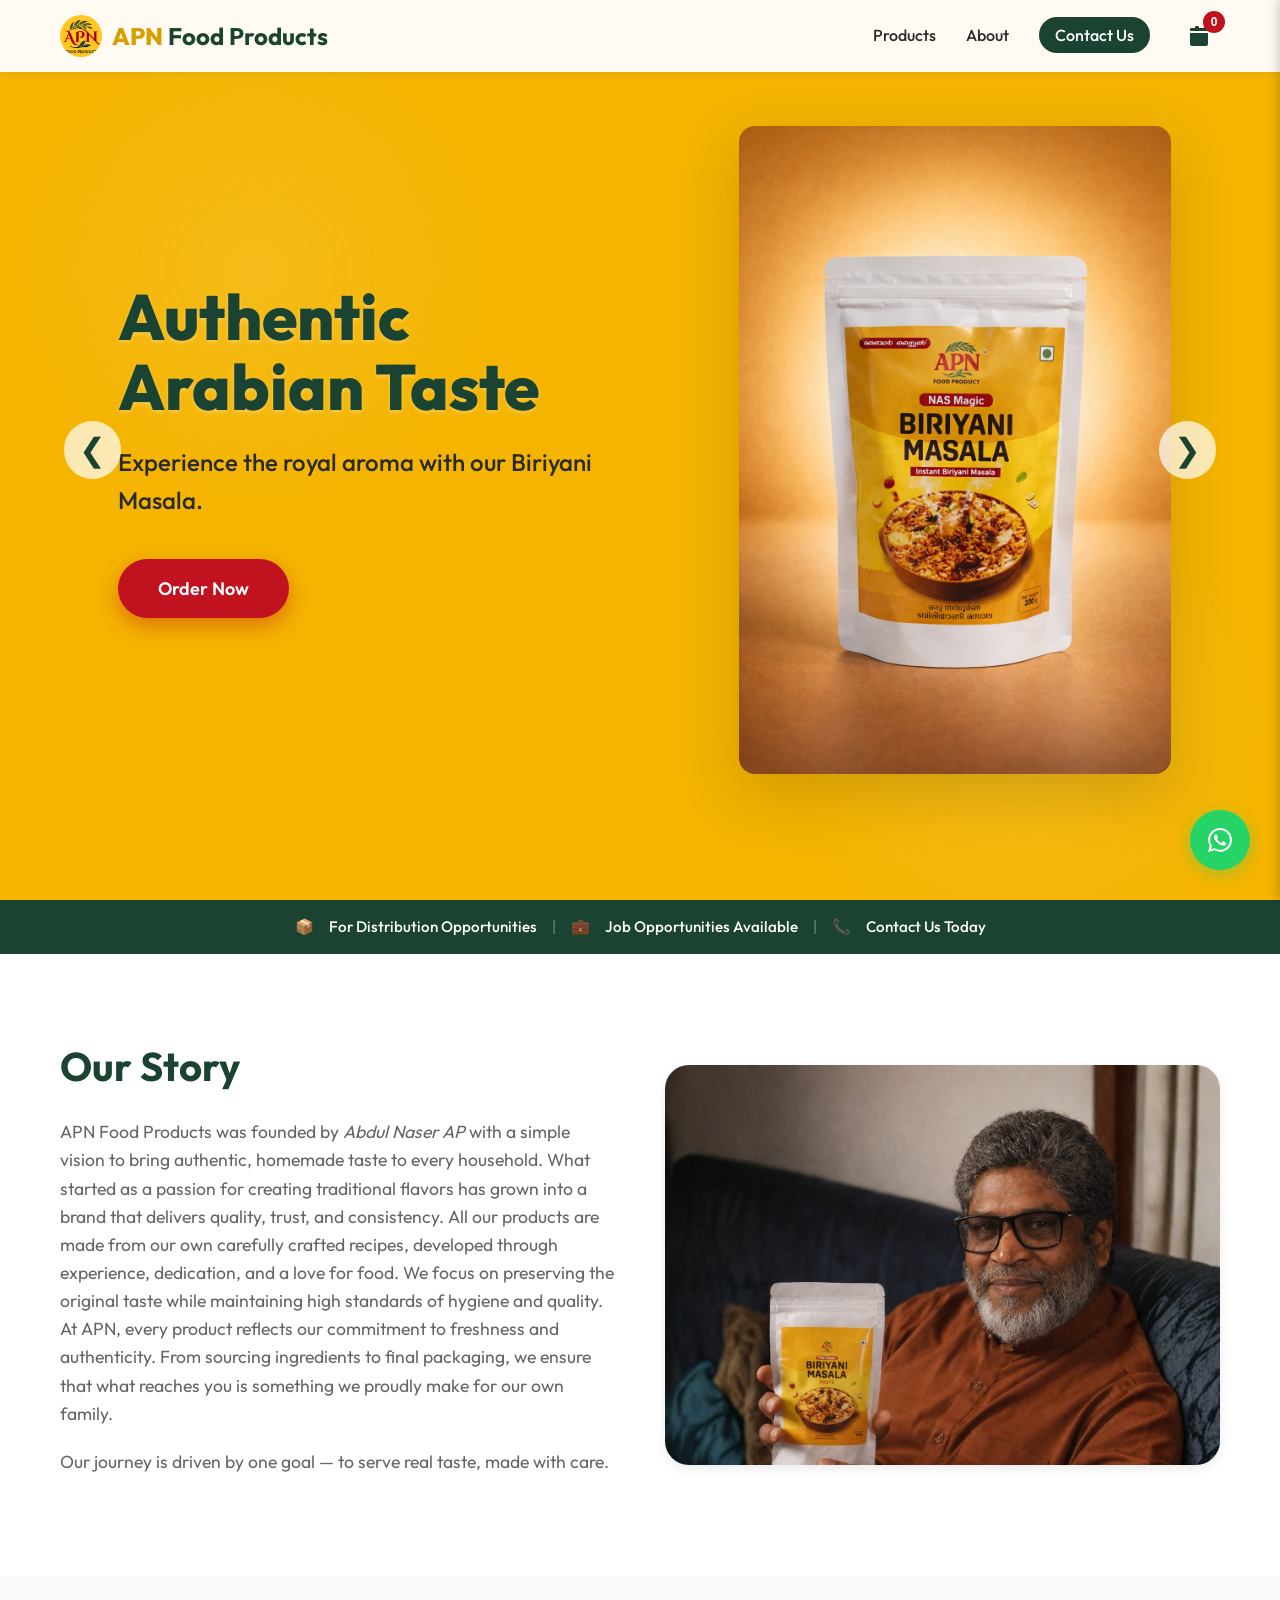
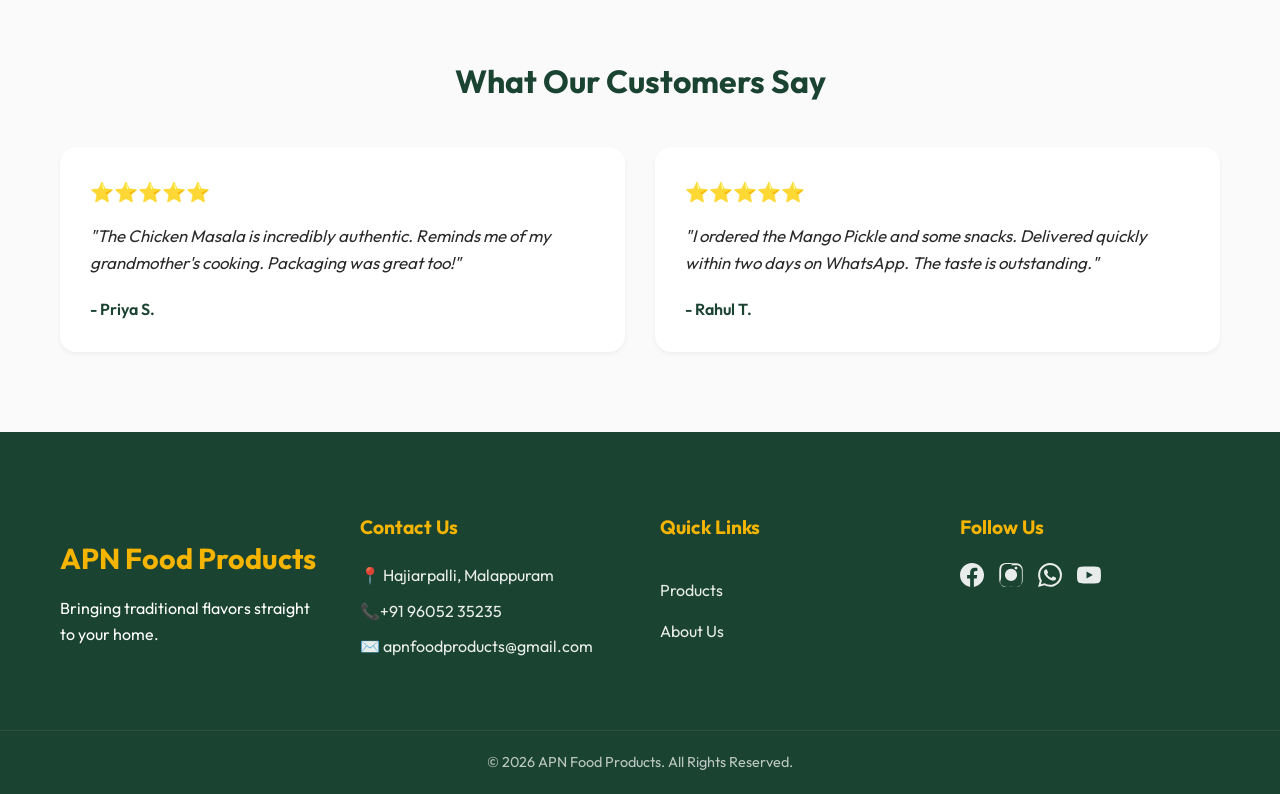
==== index.html @ 838728c0 "apn web" ====
<!DOCTYPE html>
<html lang="en">

<head>
    <meta charset="UTF-8">
    <meta name="viewport" content="width=device-width, initial-scale=1.0">
    <title>APN Food Products - Authentic Taste, Delivered to Your Door</title>
    <meta name="description"
        content="Order your favorite APN homemade masala, pickles, and food products instantly. 100% pure and premium quality.">
    <link rel="preconnect" href="https://fonts.googleapis.com">
    <link rel="preconnect" href="https://fonts.gstatic.com" crossorigin>
    <link href="https://fonts.googleapis.com/css2?family=Outfit:wght@300;400;500;600;700;800&display=swap"
        rel="stylesheet">
    <link rel="stylesheet" href="css/styles.css">
</head>

<body>

    <!-- Sticky Navigation -->
    <nav class="navbar">
        <div class="nav-container">
            <a href="#" class="logo">
                <img src="images/APNLOGO.png" alt="APN Food Products logo" class="logo-img">
                <span class="logo-text">APN</span> Food Products
            </a>
            <ul class="nav-links">
                <li><a href="products.html">Products</a></li>
                <li><a href="#about">About</a></li>
                <li><a href="#contact" class="nav-btn">Contact Us</a></li>
                <li><button id="cart-btn" class="cart-icon-btn">
                    <svg xmlns="http://www.w3.org/2000/svg" viewBox="0 0 24 24" width="24" height="24" fill="currentColor">
                        <path d="M7 4V3a1 1 0 0 1 1-1h2a1 1 0 0 1 1 1v1h5V3a1 1 0 0 1 1-1h2a1 1 0 0 1 1 1v1h2a1 1 0 0 1 1 1v2H2V5a1 1 0 0 1 1-1h4zm13 5H2v11a2 2 0 0 0 2 2h14a2 2 0 0 0 2-2V9z"/>
                    </svg>
                    <span id="cart-badge" class="cart-badge">0</span>
                </button></li>
            </ul>
        </div>
    </nav>

    <!-- Hero Slider Section -->
    <header class="hero hero-slider" id="home">
        <div class="hero-global-bg"></div>
        <div class="slider-container">
            <!-- Slide 1 -->
            <div class="slide active">
                <div class="container hero-split">
                    <div class="hero-text-content">
                        <h1>Authentic Arabian Taste</h1>
                        <p>Experience the royal aroma with our Biriyani Masala.</p>
                        <div class="hero-buttons">
                            <button class="cta-button" onclick="window.location.href='products.html'">Order Now</button>
                        </div>
                    </div>
                    <div class="hero-image-content">
                        <img src="images/briyani banner.png" alt="Majboos Masala" class="slider-product-img">
                    </div>
                </div>
            </div>
            <!-- Slide 2 -->
            <div class="slide">
                <div class="container hero-split">
                    <div class="hero-text-content">
                        <h1>100% Natural Kerala Style</h1>
                        <p>Savor the homemade goodness of Beef Pickle.</p>
                        <div class="hero-buttons">
                            <button class="cta-button" onclick="window.location.href='products.html'">Order Now</button>
                        </div>
                    </div>
                    <div class="hero-image-content">
                        <img src="images/beef-pickle.jpg.png" alt="Beef Pickle" class="slider-product-img">
                    </div>
                </div>
            </div>
            <!-- Slide 3 -->
            <div class="slide">
                <div class="container hero-split">
                    <div class="hero-text-content">
                        <h1>Crispy & Golden</h1>
                        <p>Perfect fried onions for Biryani & other dishes.</p>
                        <div class="hero-buttons">
                            <button class="cta-button" onclick="window.location.href='products.html'">Order Now</button>
                        </div>
                    </div>
                    <div class="hero-image-content">
                        <img src="images/fried-onion.jpg.png" alt="Fried Onion" class="slider-product-img">
                    </div>
                </div>
            </div>
        </div>
        <div class="slider-controls">
            <button class="slide-btn prev-btn">&#10094;</button>
            <button class="slide-btn next-btn">&#10095;</button>
        </div>
    </header>

    <!-- Offer Banner -->
    <div class="offer-banner">
        <div class="banner-content">
            <span class="icon">📦</span>
            <p>For Distribution Opportunities</p>
            <span class="separator">|</span>
            <span class="icon">💼</span>
            <p>Job Opportunities Available</p>
            <span class="separator">|</span>
            <span class="icon">📞</span>
            <p>Contact Us Today</p>
        </div>
    </div>

    <!-- About Section -->
    <section id="about" class="about section">
        <div class="container">
            <div class="about-content">
                <div class="about-text">
                    <h2>Our Story</h2>
                    <p>APN Food Products was founded by <i>Abdul Naser AP</i> with a simple vision to bring authentic, homemade taste to every household. What started as a passion for creating traditional flavors has grown into a brand that delivers quality, trust, and consistency.
All our products are made from our own carefully crafted recipes, developed through experience, dedication, and a love for food. We focus on preserving the original taste while maintaining high standards of hygiene and quality.
At APN, every product reflects our commitment to freshness and authenticity. From sourcing ingredients to final packaging, we ensure that what reaches you is something we proudly make for our own family.
</p>
<p>Our journey is driven by one goal —
to serve real taste, made with care.</p>
                </div>
                <div class="about-image has-photo"></div>
            </div>
        </div>
    </section>

    <!-- Video Section -->
    <!-- <section id="videos" class="videos section bg-light">
        <div class="container">
            <h2 class="section-title">Reviews</h2>
            <div class="video-grid">
                <div class="video-card">
                    <div class="video-frame reel-frame">
                        <iframe src="https://www.instagram.com/reel/DWtpKeTTiNE/embed" frameborder="0" allowtransparency="true" allow="autoplay; encrypted-media" title="APN Food Review Reel"></iframe>
                    </div>
                </div>
                <div class="video-card">
                    <div class="video-frame reel-frame">
                        <iframe src="https://www.instagram.com/reel/DWDA2c8E2yz/embed" frameborder="0" allowtransparency="true" allow="autoplay; encrypted-media" title="APN Food Review Reel"></iframe>
                    </div>
                </div>
            </div>
        </div>
    </section> -->

    <!-- Reviews Section -->
    <section class="reviews section bg-light">
        <div class="container">
            <h2 class="section-title">What Our Customers Say</h2>
            <div class="review-grid">
                <div class="review-card">
                    <div class="stars">⭐⭐⭐⭐⭐</div>
                    <p>"The Chicken Masala is incredibly authentic. Reminds me of my grandmother's cooking. Packaging
                        was great too!"</p>
                    <h4>- Priya S.</h4>
                </div>
                <div class="review-card">
                    <div class="stars">⭐⭐⭐⭐⭐</div>
                    <p>"I ordered the Mango Pickle and some snacks. Delivered quickly within two days on WhatsApp. The
                        taste is outstanding."</p>
                    <h4>- Rahul T.</h4>
                </div>
            </div>
        </div>
    </section>

    <!-- Footer -->
    <footer id="contact" class="footer">
        <div class="container footer-content">
            <div class="footer-brand">
                <!-- <img src="images/APNLOGO.png" alt="APN Food Products logo" class="footer-logo"> -->
                <div>
                    <h2>APN Food Products</h2>
                    <p>Bringing traditional flavors straight to your home.</p>
                </div>
            </div>
            <div class="footer-contact">
                <h3>Contact Us</h3>
                <p><a href="https://www.google.com/maps/dir//APN+Food+Products,+Muthuvathuparamb,+Hajiyarpalli,+Malappuram,+Kerala+676519/@11.0618617,76.0683918,13z/data=!4m8!4m7!1m0!1m5!1m1!1s0x3ba64bfba6f7ad1b:0x77f1a30d99686fdb!2m2!1d76.0518251!2d11.0556055?entry=ttu&g_ep=EgoyMDI2MDQxNC4wIKXMDSoASAFQAw%3D%3D">📍 Hajiarpalli, Malappuram</a></p>
                <p><a href="tel:+919605235235">📞+91 96052 35235</a></p>
                <p><a href="https://mail.google.com/mail/u/0/?ogbl#inbox?compose=CllgCJNwfgJMrdXgJQDkzxPkQDlxFsvLsGTfNDTNkTlcwPzHsQhSkngqkVsmRfTwFlDlJkxtzNq">✉️ apnfoodproducts@gmail.com</a></p>
            </div>
            <div class="footer-links">
                <h3>Quick Links</h3>
                <a href="products.html">Products</a>
                <a href="#about">About Us</a>
            </div>
            <div class="footer-social">
                <h3>Follow Us</h3>
                <div class="social-icons">
                    <a href="https://www.facebook.com/share/1851asySGu/" target="_blank" title="Facebook">
                        <svg xmlns="" viewBox="0 0 24 24" width="24" height="24" fill="currentColor">
                            <path d="M24 12.073c0-6.627-5.373-12-12-12s-12 5.373-12 12c0 5.99 4.388 10.954 10.125 11.854v-8.385H7.078v-3.47h3.047V9.43c0-3.007 1.792-4.669 4.533-4.669 1.312 0 2.686.235 2.686.235v2.953H15.83c-1.491 0-1.956.925-1.956 1.874v2.25h3.328l-.532 3.47h-2.796v8.385C19.612 23.027 24 18.062 24 12.073z"/>
                        </svg>
                    </a>
                    <a href="https://www.instagram.com/apnfoodproducts?igsh=MXh5aG15aHpnNXl1Yw==" target="_blank" title="Instagram">
                        <svg xmlns="" viewBox="0 0 24 24" width="24" height="24" fill="currentColor">
                            <path d="M12.017 0C8.396 0 7.996.014 6.79.067 5.584.12 4.775.302 4.082.566c-.726.28-1.337.69-1.948 1.3C1.523 2.477 1.113 3.088.833 3.814c-.264.693-.446 1.502-.5 2.708C.28 7.728.267 8.128.267 11.749s.014 3.996.067 5.202c.054 1.206.236 2.015.5 2.708.28.726.69 1.337 1.3 1.948.611.611 1.222 1.021 1.948 1.3.693.264 1.502.446 2.708.5C7.996 23.72 8.396 23.733 12.017 23.733s3.996-.014 5.202-.067c1.206-.054 2.015-.236 2.708-.5.726-.28 1.337-.69 1.948-1.3.611-.611 1.021-1.222 1.3-1.948.264-.693.446-1.502.5-2.708.053-1.206.067-1.606.067-5.227s-.014-3.996-.067-5.202c-.054-1.206-.236-2.015-.5-2.708-.28-.726-.69-1.337-1.3-1.948-.611-.611-1.222-1.021-1.948-1.3-.693-.264-1.502-.446-2.708-.5C15.996.28 15.596.267 12.017.267zm0 2.15c3.588 0 4.008.014 5.413.078 1.296.06 1.994.276 2.46.46.6.24 1.026.56 1.476.996.45.44.716.876.996 1.476.184.466.4 1.164.46 2.46.064 1.405.078 1.825.078 5.413s-.014 4.008-.078 5.413c-.06 1.296-.276 1.994-.46 2.46-.24.6-.56 1.026-.996 1.476-.44.45-.876.716-1.476.996-.466.184-1.164.4-2.46.46-1.405.064-1.825.078-5.413.078s-4.008-.014-5.413-.078c-1.296-.06-1.994-.276-2.46-.46-.6-.24-1.026-.56-1.476-.996-.45-.44-.716-.876-.996-1.476-.184-.466-.4-1.164-.46-2.46C2.15 15.825 2.136 15.405 2.136 11.817s.014-4.008.078-5.413c.06-1.296.276-1.994.46-2.46.24-.6.56-1.026.996-1.476.44-.45.876-.716 1.476-.996.466-.184 1.164-.4 2.46-.46 1.405-.064 1.825-.078 5.413-.078zm0 3.675a6.092 6.092 0 1 0 0 12.184 6.092 6.092 0 0 0 0-12.184zm0 10.034a3.942 3.942 0 1 1 0-7.884 3.942 3.942 0 0 0 0 7.884zm6.406-10.77a1.42 1.42 0 1 1-2.84 0 1.42 1.42 0 0 1 2.84 0z"/>
                        </svg>
                    </a>
                    <a href="https://wa.me/919605235235" target="_blank" title="WhatsApp">
                        <svg xmlns="http://www.w3.org/2000/svg" viewBox="0 0 24 24" width="24" height="24" fill="currentColor">
                            <path d="M17.472 14.382c-.297-.149-1.758-.867-2.03-.967-.273-.099-.471-.148-.67.15-.197.297-.767.966-.94 1.164-.173.199-.347.223-.644.075-.297-.15-1.255-.463-2.39-1.475-.883-.788-1.48-1.761-1.653-2.059-.173-.297-.018-.458.13-.606.134-.133.298-.347.446-.52.149-.174.198-.298.298-.497.099-.198.05-.371-.025-.52-.075-.149-.669-1.612-.916-2.207-.242-.579-.487-.5-.669-.51a12.8 12.8 0 0 0-.57-.01c-.198 0-.52.074-.792.372-.272.297-1.04 1.016-1.04 2.479 0 1.462 1.065 2.875 1.213 3.074.149.198 2.096 3.2 5.077 4.487.709.306 1.262.489 1.694.625.712.227 1.36.195 1.871.118.571-.085 1.758-.719 2.006-1.413.248-.694.248-1.289.173-1.413-.074-.124-.272-.198-.57-.347m-5.421 7.403h-.004a9.87 9.87 0 0 1-5.031-1.378l-.361-.214-3.741.982.998-3.648-.235-.374a9.86 9.86 0 0 1-1.51-5.26c.001-5.45 4.436-9.884 9.888-9.884 2.64 0 5.122 1.03 6.988 2.898a9.825 9.825 0 0 1 2.893 6.994c-.003 5.45-4.437 9.884-9.885 9.884m8.413-18.297A11.815 11.815 0 0 0 12.05 0C5.495 0 .16 5.335.157 11.892c0 2.096.547 4.142 1.588 5.945L.057 24l6.305-1.654a11.882 11.882 0 0 0 5.683 1.448h.005c6.554 0 11.89-5.335 11.893-11.893a11.821 11.821 0 0 0-3.48-8.413Z"/>
                        </svg>
                    </a>
                    <a href="https://www.youtube.com/@nasinnovations7736" target="_blank" title="YouTube">
                        <svg xmlns="http://www.w3.org/2000/svg" viewBox="0 0 24 24" width="24" height="24" fill="currentColor">
                            <path d="M23.498 6.186a3.016 3.016 0 0 0-2.122-2.136C19.505 3.545 12 3.545 12 3.545s-7.505 0-9.377.505A3.017 3.017 0 0 0 .502 6.186C0 8.07 0 12 0 12s0 3.93.502 5.814a3.016 3.016 0 0 0 2.122 2.136c1.871.505 9.376.505 9.376.505s7.505 0 9.377-.505a3.015 3.015 0 0 0 2.122-2.136C24 15.93 24 12 24 12s0-3.93-.502-5.814zM9.545 15.568V8.432L15.818 12l-6.273 3.568z"/>
                        </svg>
                    </a>
                </div>
            </div>
        </div>
        <div class="footer-bottom">
            <p>&copy; 2026 APN Food Products. All Rights Reserved.</p>
        </div>
    </footer>

    <!-- Cart Modal -->
    <div id="cart-modal" class="cart-modal">
        <div class="cart-modal-content">
            <div class="cart-header">
                <h2>Shopping Cart</h2>
                <button id="close-cart" class="close-cart-btn">&times;</button>
            </div>
            <div id="cart-items" class="cart-items"></div>
            <div id="cart-empty" class="cart-empty">
                <p>Your cart is empty</p>
                <p class="cart-empty-sub">Add items to get started</p>
            </div>
            <div id="cart-summary" class="cart-summary" style="display: none;">
                <div class="cart-total">
                    <span>Total:</span>
                    <span id="cart-total-price">₹0</span>
                </div>
                <button id="checkout-btn" class="checkout-btn">Proceed to Checkout</button>
            </div>
        </div>
    </div>

    <!-- Cart Overlay -->
    <div id="cart-overlay" class="cart-overlay"></div>
    <a href="#" id="wa-sticky" class="wa-sticky-btn">
        <svg xmlns="http://www.w3.org/2000/svg" viewBox="0 0 24 24" width="24" height="24" fill="currentColor">
            <path
                d="M17.472 14.382c-.297-.149-1.758-.867-2.03-.967-.273-.099-.471-.148-.67.15-.197.297-.767.966-.94 1.164-.173.199-.347.223-.644.075-.297-.15-1.255-.463-2.39-1.475-.883-.788-1.48-1.761-1.653-2.059-.173-.297-.018-.458.13-.606.134-.133.298-.347.446-.52.149-.174.198-.298.298-.497.099-.198.05-.371-.025-.52-.075-.149-.669-1.612-.916-2.207-.242-.579-.487-.5-.669-.51a12.8 12.8 0 0 0-.57-.01c-.198 0-.52.074-.792.372-.272.297-1.04 1.016-1.04 2.479 0 1.462 1.065 2.875 1.213 3.074.149.198 2.096 3.2 5.077 4.487.709.306 1.262.489 1.694.625.712.227 1.36.195 1.871.118.571-.085 1.758-.719 2.006-1.413.248-.694.248-1.289.173-1.413-.074-.124-.272-.198-.57-.347m-5.421 7.403h-.004a9.87 9.87 0 0 1-5.031-1.378l-.361-.214-3.741.982.998-3.648-.235-.374a9.86 9.86 0 0 1-1.51-5.26c.001-5.45 4.436-9.884 9.888-9.884 2.64 0 5.122 1.03 6.988 2.898a9.825 9.825 0 0 1 2.893 6.994c-.003 5.45-4.437 9.884-9.885 9.884m8.413-18.297A11.815 11.815 0 0 0 12.05 0C5.495 0 .16 5.335.157 11.892c0 2.096.547 4.142 1.588 5.945L.057 24l6.305-1.654a11.882 11.882 0 0 0 5.683 1.448h.005c6.554 0 11.89-5.335 11.893-11.893a11.821 11.821 0 0 0-3.48-8.413Z" />
        </svg>
    </a>

    <script src="js/main.js"></script>
</body>

</html>
---- css/styles.css ----
:root {
    --primary: #F4B400;
    /* Mustard Yellow */
    --primary-light: #f7ca40;
    --primary-dark: #d89f00;

    --cta: #C1121F;
    /* Deep Red */
    --cta-hover: #9A0E18;

    --accent: #1B4332;
    /* Dark Green */
    --accent-light: #2d6a4f;

    --bg-light: #FAFAFA;
    --bg-white: #FFFFFF;
    --text-dark: #2A2A2A;
    --text-muted: #666666;

    --shadow-sm: 0 2px 4px rgba(0, 0, 0, 0.05);
    --shadow-md: 0 4px 12px rgba(0, 0, 0, 0.08);
    --shadow-lg: 0 12px 24px rgba(0, 0, 0, 0.12);

    --radius-sm: 8px;
    --radius-md: 16px;
    --radius-lg: 24px;
    --radius-full: 9999px;

    --transition: all 0.3s cubic-bezier(0.25, 0.8, 0.25, 1);
}

* {
    margin: 0;
    padding: 0;
    box-sizing: border-box;
}

html {
    scroll-behavior: smooth;
    font-size: 16px;
}

body {
    font-family: 'Outfit', sans-serif;
    color: var(--text-dark);
    background-color: var(--bg-white);
    line-height: 1.6;
    -webkit-font-smoothing: antialiased;
}

a {
    text-decoration: none;
    color: inherit;
}

.container {
    width: 100%;
    max-width: 1200px;
    margin: 0 auto;
    padding: 0 20px;
}

.section {
    padding: 80px 0;
}

.section-title {
    font-size: 2rem;
    font-weight: 700;
    color: var(--accent);
    margin-bottom: 40px;
    text-align: center;
}

.bg-light {
    background-color: var(--bg-light);
}

/* Page Header */
.page-header {
    background: linear-gradient(135deg, var(--primary-light) 0%, var(--primary) 100%);
    color: var(--accent);
    text-align: center;
    padding: 100px 0 80px;
}

.page-title {
    font-size: 3rem;
    font-weight: 800;
    margin-bottom: 20px;
    text-shadow: none;
}

.page-subtitle {
    font-size: 1.3rem;
    font-weight: 400;
    opacity: 0.9;
    max-width: 600px;
    margin: 0 auto;
}

.page-header-buttons {
    margin-top: 30px;
    display: flex;
    justify-content: center;
}

/* Active Nav Link */
.nav-links a.active {
    color: var(--primary-dark) !important;
    font-weight: 600;
}

/* Navbar */
.navbar {
    position: fixed;
    top: 0;
    left: 0;
    width: 100%;
    background-color: rgba(255, 255, 255, 0.95);
    backdrop-filter: blur(10px);
    z-index: 1000;
    box-shadow: var(--shadow-sm);
    transition: transform 0.3s ease-in-out;
}

.navbar.hidden {
    transform: translateY(-100%);
}

.nav-container {
    display: flex;
    justify-content: space-between;
    align-items: center;
    max-width: 1200px;
    margin: 0 auto;
    padding: 15px 20px;
}

.logo {
    font-size: 1.5rem;
    font-weight: 700;
    color: var(--accent);
    display: flex;
    align-items: center;
}

.logo-img {
    width: 42px;
    height: auto;
    margin-right: 10px;
    object-fit: contain;
    border-radius: 50%;
}

.logo-text {
    color: var(--primary-dark);
    margin-right: 5px;
    font-weight: 800;
}

.nav-links {
    display: flex;
    list-style: none;
    align-items: center;
    gap: 30px;
}

.nav-links a {
    font-weight: 500;
    color: var(--text-dark);
    transition: var(--transition);
}

.nav-links a:hover {
    color: var(--primary-dark);
}

.nav-btn {
    background-color: var(--accent);
    color: white !important;
    padding: 8px 16px;
    border-radius: var(--radius-full);
}

.nav-btn:hover {
    background-color: var(--accent-light);
    transform: translateY(-2px);
}

/* Hero Slider Section */
.hero-slider {
    position: relative;
    height: 100vh;
    min-height: 600px;
    display: flex;
    align-items: center;
    justify-content: center;
    overflow: hidden;
    padding: 0;
    background-color: var(--primary);
}

.hero-global-bg {
    position: absolute;
    inset: 0;
    background-image:
        radial-gradient(circle at 20% 30%, rgba(255, 255, 255, 0.2) 0%, transparent 20%),
        radial-gradient(circle at 80% 80%, rgba(255, 255, 255, 0.2) 0%, transparent 20%);
    z-index: 0;
    opacity: 0.5;
}

.slider-container {
    width: 100%;
    height: 100%;
    position: relative;
    z-index: 1;
}

.slide {
    position: absolute;
    top: 0;
    left: 0;
    width: 100%;
    height: 100%;
    opacity: 0;
    transition: opacity 0.8s ease-in-out;
    display: flex;
    align-items: center;
    justify-content: center;
}

.slide.active {
    opacity: 1;
    z-index: 2;
}

.hero-split {
    display: flex;
    align-items: center;
    justify-content: space-between;
    gap: 40px;
    width: 100%;
    height: 100%;
}

.hero-text-content {
    flex: 1;
    text-align: left;
    position: relative;
    z-index: 3;
    padding-left: 5%;
}

.hero-text-content h1 {
    font-size: 3.5rem;
    font-weight: 800;
    color: var(--accent);
    line-height: 1.1;
    margin-bottom: 20px;
    text-shadow: 0 2px 4px rgba(255, 255, 255, 0.3);
}

.hero-text-content p {
    font-size: 1.5rem;
    color: var(--text-dark);
    margin-bottom: 40px;
    font-weight: 500;
}

.hero-buttons {
    display: flex;
    gap: 20px;
    flex-wrap: wrap;
    align-items: center;
}

.whatsapp-button {
    background-color: #25D366;
    color: white;
    font-family: 'Outfit', sans-serif;
    font-size: 1rem;
    font-weight: 600;
    padding: 16px 28px;
    border: none;
    border-radius: var(--radius-full);
    cursor: pointer;
    transition: var(--transition);
    box-shadow: 0 6px 16px rgba(37, 211, 102, 0.3);
    display: inline-flex;
    align-items: center;
    gap: 10px;
}

.whatsapp-button:hover {
    background-color: #1DA851;
    transform: translateY(-2px);
    box-shadow: 0 8px 20px rgba(37, 211, 102, 0.4);
}

.whatsapp-button svg {
    flex-shrink: 0;
}

.hero-image-content {
    flex: 1;
    display: flex;
    justify-content: center;
    align-items: center;
    position: relative;
    z-index: 3;
    height: 80%;
}

.slider-product-img {
    max-width: 90%;
    max-height: 90%;
    object-fit: contain;
    filter: drop-shadow(0 20px 30px rgba(0, 0, 0, 0.15));
    animation: float 6s ease-in-out infinite;
    border-radius: var(--radius-md);
}

@keyframes float {
    0% {
        transform: translateY(0px);
    }

    50% {
        transform: translateY(-15px);
    }

    100% {
        transform: translateY(0px);
    }
}

.slider-controls {
    position: absolute;
    top: 50%;
    left: 0;
    width: 100%;
    display: flex;
    justify-content: space-between;
    padding: 0 5%;
    z-index: 5;
    transform: translateY(-50%);
}

.slide-btn {
    background: rgba(255, 255, 255, 0.7);
    border: none;
    cursor: pointer;
    font-size: 2rem;
    color: var(--accent);
    padding: 10px 15px;
    border-radius: var(--radius-full);
    transition: var(--transition);
}

.slide-btn:hover {
    background: white;
}

.hero-content {
    position: relative;
    z-index: 2;
    max-width: 800px;
    animation: fadeIn 1s ease-out;
}

@keyframes fadeIn {
    from {
        opacity: 0;
        transform: translateY(20px);
    }

    to {
        opacity: 1;
        transform: translateY(0);
    }
}

.hero h1 {
    font-size: 4rem;
    font-weight: 800;
    color: var(--accent);
    line-height: 1.1;
    margin-bottom: 20px;
    text-shadow: 0 2px 4px rgba(255, 255, 255, 0.3);
}

.hero p {
    font-size: 1.5rem;
    color: var(--text-dark);
    margin-bottom: 40px;
    font-weight: 500;
}

.cta-button {
    background-color: var(--cta);
    color: white;
    font-family: 'Outfit', sans-serif;
    font-size: 1.125rem;
    font-weight: 600;
    padding: 18px 40px;
    border: none;
    border-radius: var(--radius-full);
    cursor: pointer;
    transition: var(--transition);
    box-shadow: 0 8px 20px rgba(193, 18, 31, 0.4);
    display: inline-flex;
    align-items: center;
    gap: 10px;
}

.cta-button:hover {
    background-color: var(--cta-hover);
    transform: translateY(-3px);
    box-shadow: 0 12px 24px rgba(193, 18, 31, 0.5);
}

/* Offer Banner */
.offer-banner {
    background-color: var(--accent);
    color: white;
    padding: 15px 0;
    overflow: hidden;
}

.banner-content {
    display: flex;
    justify-content: center;
    align-items: center;
    flex-wrap: wrap;
    gap: 15px;
    font-size: 0.95rem;
    font-weight: 500;
}

.separator {
    color: rgba(255, 255, 255, 0.3);
}

/* Category Grid */
.category-grid {
    display: grid;
    grid-template-columns: repeat(auto-fit, minmax(250px, 1fr));
    gap: 30px;
}

.category-card {
    background: white;
    border-radius: var(--radius-md);
    padding: 20px;
    text-align: center;
    box-shadow: var(--shadow-sm);
    transition: var(--transition);
    cursor: pointer;
    border: 2px solid transparent;
}

.category-card:hover {
    transform: translateY(-5px);
    box-shadow: var(--shadow-md);
    border-color: var(--primary);
}

.cat-image {
    width: 100px;
    height: 100px;
    border-radius: 50%;
    margin: 0 auto 20px;
    background-color: var(--bg-light);
    display: flex;
    align-items: center;
    justify-content: center;
    font-size: 2rem;
}

.placeholder-masala::after {
    content: '🧄';
}

.placeholder-pickle::after {
    content: '🥭';
}

.placeholder-snacks::after {
    content: '🥨';
}

.placeholder-combo::after {
    content: '🎁';
}

.category-card h3 {
    color: var(--accent);
    font-size: 1.2rem;
}

/* Product Grid */
.product-grid {
    display: grid;
    grid-template-columns: repeat(auto-fill, minmax(280px, 1fr));
    gap: 30px;
}

.product-card {
    background: white;
    border-radius: var(--radius-md);
    overflow: hidden;
    box-shadow: var(--shadow-sm);
    transition: var(--transition);
    position: relative;
    display: flex;
    flex-direction: column;
}

.product-card:hover {
    transform: translateY(-8px);
    box-shadow: var(--shadow-lg);
}

.product-image-container {
    width: 100%;
    height: 300px;
    background-color: #f7f7f7;
    display: flex;
    align-items: center;
    justify-content: center;
    overflow: hidden;
}

.product-image-img {
    width: 100%;
    height: 100%;
    object-fit: cover;
    transition: var(--transition);
    border-radius: var(--radius-md);
}

.product-card:hover .product-image-img {
    transform: scale(1.05);
}

.product-info {
    padding: 25px;
    display: flex;
    flex-direction: column;
    flex-grow: 1;
}

.product-info h3 {
    font-size: 1.25rem;
    color: var(--accent);
    margin-bottom: 10px;
}

.price {
    font-size: 1.3rem;
    font-weight: 700;
    color: var(--cta);
    margin-bottom: 20px;
}

.old-price {
    text-decoration: line-through;
    color: var(--text-muted);
    font-size: 1rem;
    font-weight: 400;
    margin-left: 8px;
}

.quantity-selector {
    display: flex;
    align-items: center;
    gap: 8px;
    margin-bottom: 15px;
    justify-content: center;
}

.quantity-label {
    font-weight: 600;
    color: var(--text-dark);
    margin-right: 5px;
}

.qty-btn {
    width: 32px;
    height: 32px;
    padding: 0;
    border: 1px solid var(--accent);
    background-color: white;
    color: var(--accent);
    border-radius: 4px;
    font-size: 1.2rem;
    font-weight: 600;
    cursor: pointer;
    transition: var(--transition);
    display: flex;
    align-items: center;
    justify-content: center;
    font-family: 'Outfit', sans-serif;
}

.qty-btn:hover {
    background-color: var(--accent);
    color: white;
}

.qty-display {
    width: 45px;
    text-align: center;
    font-weight: 600;
    font-size: 1rem;
    color: var(--text-dark);
}

.buy-btn {
    margin-top: auto;
    width: 100%;
    background-color: var(--accent);
    color: white;
    border: none;
    padding: 14px;
    border-radius: var(--radius-sm);
    font-weight: 600;
    font-family: 'Outfit', sans-serif;
    font-size: 1rem;
    cursor: pointer;
    transition: var(--transition);
}

.buy-btn:hover {
    background-color: var(--accent-light);
    transform: translateY(-2px);
}

/* Product Buttons */
.product-buttons {
    display: flex;
    gap: 12px;
    flex-direction: column;
}

.add-to-cart-btn {
    width: 100%;
    background-color: var(--primary);
    color: var(--text-dark);
    border: none;
    padding: 12px;
    border-radius: var(--radius-sm);
    font-weight: 600;
    font-family: 'Outfit', sans-serif;
    font-size: 0.95rem;
    cursor: pointer;
    transition: var(--transition);
}

.add-to-cart-btn:hover {
    background-color: var(--primary-light);
    transform: translateY(-2px);
}

/* Cart Icon */
.cart-icon-btn {
    background: none;
    border: none;
    cursor: pointer;
    font-size: 1.5rem;
    color: var(--accent);
    transition: var(--transition);
    position: relative;
    width: 40px;
    height: 40px;
    display: flex;
    align-items: center;
    justify-content: center;
}

.cart-icon-btn:hover {
    color: var(--primary-dark);
}

.cart-badge {
    position: absolute;
    top: -5px;
    right: -5px;
    background-color: var(--cta);
    color: white;
    border-radius: 50%;
    width: 22px;
    height: 22px;
    display: flex;
    align-items: center;
    justify-content: center;
    font-size: 0.75rem;
    font-weight: 700;
}

/* Cart Modal */
.cart-overlay {
    position: fixed;
    top: 0;
    left: 0;
    width: 100%;
    height: 100%;
    background-color: rgba(0, 0, 0, 0.5);
    z-index: 1999;
    display: none;
}

.cart-overlay.active {
    display: block;
}

.cart-modal {
    position: fixed;
    right: -400px;
    top: 0;
    width: 400px;
    height: 100vh;
    background-color: white;
    z-index: 2000;
    transition: right 0.3s ease;
    box-shadow: -2px 0 10px rgba(0, 0, 0, 0.2);
    overflow-y: auto;
}

.cart-modal.active {
    right: 0;
}

.cart-modal-content {
    display: flex;
    flex-direction: column;
    height: 100%;
    padding: 20px;
}

.cart-header {
    display: flex;
    justify-content: space-between;
    align-items: center;
    margin-bottom: 20px;
    padding-bottom: 15px;
    border-bottom: 1px solid #eee;
}

.cart-header h2 {
    font-size: 1.5rem;
    color: var(--accent);
    margin: 0;
}

.close-cart-btn {
    background: none;
    border: none;
    font-size: 1.8rem;
    cursor: pointer;
    color: var(--text-dark);
    transition: var(--transition);
}

.close-cart-btn:hover {
    color: var(--cta);
}

.cart-items {
    flex: 1;
    overflow-y: auto;
}

.cart-item {
    display: flex;
    justify-content: space-between;
    align-items: center;
    padding: 15px 0;
    border-bottom: 1px solid #eee;
    gap: 10px;
}

.cart-item-info {
    flex: 1;
}

.cart-item-name {
    font-weight: 600;
    color: var(--accent);
    margin-bottom: 5px;
    font-size: 0.95rem;
}

.cart-item-price {
    color: var(--cta);
    font-weight: 600;
}

.cart-item-qty {
    display: flex;
    align-items: center;
    gap: 8px;
}

.cart-item-qty button {
    width: 24px;
    height: 24px;
    border: 1px solid var(--accent);
    background: white;
    color: var(--accent);
    cursor: pointer;
    border-radius: 3px;
    font-size: 0.85rem;
    transition: var(--transition);
}

.cart-item-qty button:hover {
    background-color: var(--accent);
    color: white;
}

.cart-item-remove {
    background-color: #f5f5f5;
    border: none;
    cursor: pointer;
    width: 28px;
    height: 28px;
    border-radius: 4px;
    color: var(--cta);
    font-weight: 600;
    transition: var(--transition);
}

.cart-item-remove:hover {
    background-color: var(--cta);
    color: white;
}

.cart-empty {
    display: flex;
    flex-direction: column;
    align-items: center;
    justify-content: center;
    flex: 1;
    text-align: center;
}

.cart-empty p {
    color: var(--text-muted);
    margin: 10px 0;
}

.cart-empty-sub {
    font-size: 0.9rem;
}

.cart-summary {
    padding-top: 20px;
    border-top: 2px solid #eee;
}

.cart-total {
    display: flex;
    justify-content: space-between;
    align-items: center;
    font-size: 1.2rem;
    font-weight: 700;
    color: var(--accent);
    margin-bottom: 15px;
}

.checkout-btn {
    width: 100%;
    background-color: var(--accent);
    color: white;
    border: none;
    padding: 14px;
    border-radius: var(--radius-sm);
    font-weight: 600;
    font-family: 'Outfit', sans-serif;
    font-size: 1rem;
    cursor: pointer;
    transition: var(--transition);
}

.checkout-btn:hover {
    background-color: var(--accent-light);
    transform: translateY(-2px);
}

/* About Section */
.about-content {
    display: flex;
    align-items: center;
    gap: 50px;
}

.about-text {
    flex: 1;
}

.about-text h2 {
    font-size: 2.5rem;
    color: var(--accent);
    margin-bottom: 20px;
}

.about-text p {
    font-size: 1.1rem;
    color: var(--text-muted);
    margin-bottom: 20px;
}

.about-image {
    flex: 1;
    height: 400px;
    border-radius: var(--radius-lg);
    background: linear-gradient(135deg, var(--primary-light) 0%, var(--primary) 100%);
    box-shadow: var(--shadow-md);
    position: relative;
    overflow: hidden;
    background-size: cover;
    background-position: center;
    background-repeat: no-repeat;
}

.about-image.has-photo {
    background: url('../images/FOUNDER.png') top center/cover no-repeat;
}

.about-image.placeholder-about::after {
    content: 'Our Kitchen';
    position: absolute;
    inset: 0;
    display: flex;
    align-items: center;
    justify-content: center;
    font-size: 2rem;
    font-weight: 700;
    color: white;
    opacity: 0.8;
}

/* Videos Section */
.video-grid {
    display: grid;
    grid-template-columns: repeat(auto-fit, minmax(320px, 1fr));
    gap: 30px;
}

.video-card {
    background: white;
    padding: 25px;
    border-radius: var(--radius-md);
    box-shadow: var(--shadow-sm);
    display: flex;
    flex-direction: column;
    gap: 20px;
}

.video-frame {
    width: 100%;
    overflow: hidden;
    border-radius: var(--radius-md);
}

.video-frame video {
    width: 100%;
    height: auto;
    display: block;
}

.video-frame.reel-frame {
    display: flex;
    align-items: center;
    justify-content: center;
    aspect-ratio: 9 / 16;
    max-width: 400px;
    margin: 0 auto;
}

.video-frame.reel-frame iframe {
    width: 100%;
    height: 100%;
    border: none;
}

.video-card h3 {
    font-size: 1.25rem;
    color: var(--accent);
    margin-bottom: 10px;
}

.video-card p {
    color: var(--text-muted);
    line-height: 1.7;
}

/* Reviews Section */
.review-grid {
    display: grid;
    grid-template-columns: repeat(auto-fit, minmax(300px, 1fr));
    gap: 30px;
}

.review-card {
    background: white;
    padding: 30px;
    border-radius: var(--radius-md);
    box-shadow: var(--shadow-sm);
}

.stars {
    font-size: 1.2rem;
    margin-bottom: 15px;
}

.review-card p {
    font-size: 1.05rem;
    font-style: italic;
    color: var(--text-dark);
    margin-bottom: 20px;
}

.review-card h4 {
    color: var(--accent);
    font-weight: 600;
}

/* Footer */
.footer {
    background-color: var(--accent);
    color: white;
    padding: 80px 0 20px;
}

.footer-content {
    display: grid;
    grid-template-columns: repeat(auto-fit, minmax(250px, 1fr));
    gap: 40px;
    margin-bottom: 60px;
}

.footer-brand {
    display: flex;
    align-items: center;
    gap: 18px;
}

.footer-logo {
    width: 48px;
    height: auto;
    border-radius: 12px;
    object-fit: contain;
    background: white;
    padding: 4px;
}

.footer-brand h2 {
    color: var(--primary);
    margin-bottom: 15px;
    font-size: 1.8rem;
}

.footer-contact h3,
.footer-links h3 {
    margin-bottom: 20px;
    font-size: 1.2rem;
    color: var(--primary);
}

.footer-contact p {
    margin-bottom: 10px;
    opacity: 0.9;
    display: flex;
    align-items: center;
    gap: 10px;
}

.footer-links {
    display: flex;
    flex-direction: column;
    gap: 15px;
}

.footer-links a {
    opacity: 0.9;
    transition: var(--transition);
}

.footer-links a:hover {
    color: var(--primary);
    padding-left: 5px;
}

.footer-social h3 {
    margin-bottom: 20px;
    font-size: 1.2rem;
    color: var(--primary);
}

.social-icons {
    display: flex;
    gap: 15px;
}

.social-icons a {
    opacity: 0.9;
    transition: var(--transition);
}

.social-icons a:hover {
    opacity: 1;
    transform: translateY(-2px);
}

.footer-bottom {
    text-align: center;
    padding-top: 20px;
    border-top: 1px solid rgba(255, 255, 255, 0.1);
    opacity: 0.7;
    font-size: 0.9rem;
}

/* Sticky WhatsApp */
.wa-sticky-btn {
    position: fixed;
    bottom: 30px;
    right: 30px;
    background-color: #25D366;
    /* WhatsApp Official Green */
    color: white;
    width: 60px;
    height: 60px;
    border-radius: 50%;
    display: flex;
    align-items: center;
    justify-content: center;
    box-shadow: 0 4px 15px rgba(37, 211, 102, 0.4);
    z-index: 100;
    transition: var(--transition);
}

.wa-sticky-btn:hover {
    transform: scale(1.1);
    box-shadow: 0 6px 20px rgba(37, 211, 102, 0.6);
}

/* Responsive Design (Mobile First adjustments handled throughout, these are for very small/large breakpoints) */
@media (max-width: 768px) {
    .nav-links {
        display: none;
        /* In a real app, you'd add a hamburger menu logic here */
    }

    .hero-split {
        flex-direction: column-reverse;
        justify-content: flex-end;
        padding-top: 100px;
        text-align: center;
    }

    .hero-text-content {
        text-align: center;
        padding: 0 20px;
    }

    .hero-text-content h1,
    .hero h1 {
        font-size: 2.5rem;
    }

    .hero-text-content p,
    .hero p {
        font-size: 1.2rem;
        margin-bottom: 20px;
    }

    .slider-product-img {
        max-height: 40vh;
    }

    .about-content {
        flex-direction: column;
    }

    .about-image {
        width: 100%;
        height: 300px;
    }

    .banner-content {
        flex-direction: column;
        gap: 5px;
        text-align: center;
    }

    .separator {
        display: none;
    }
}
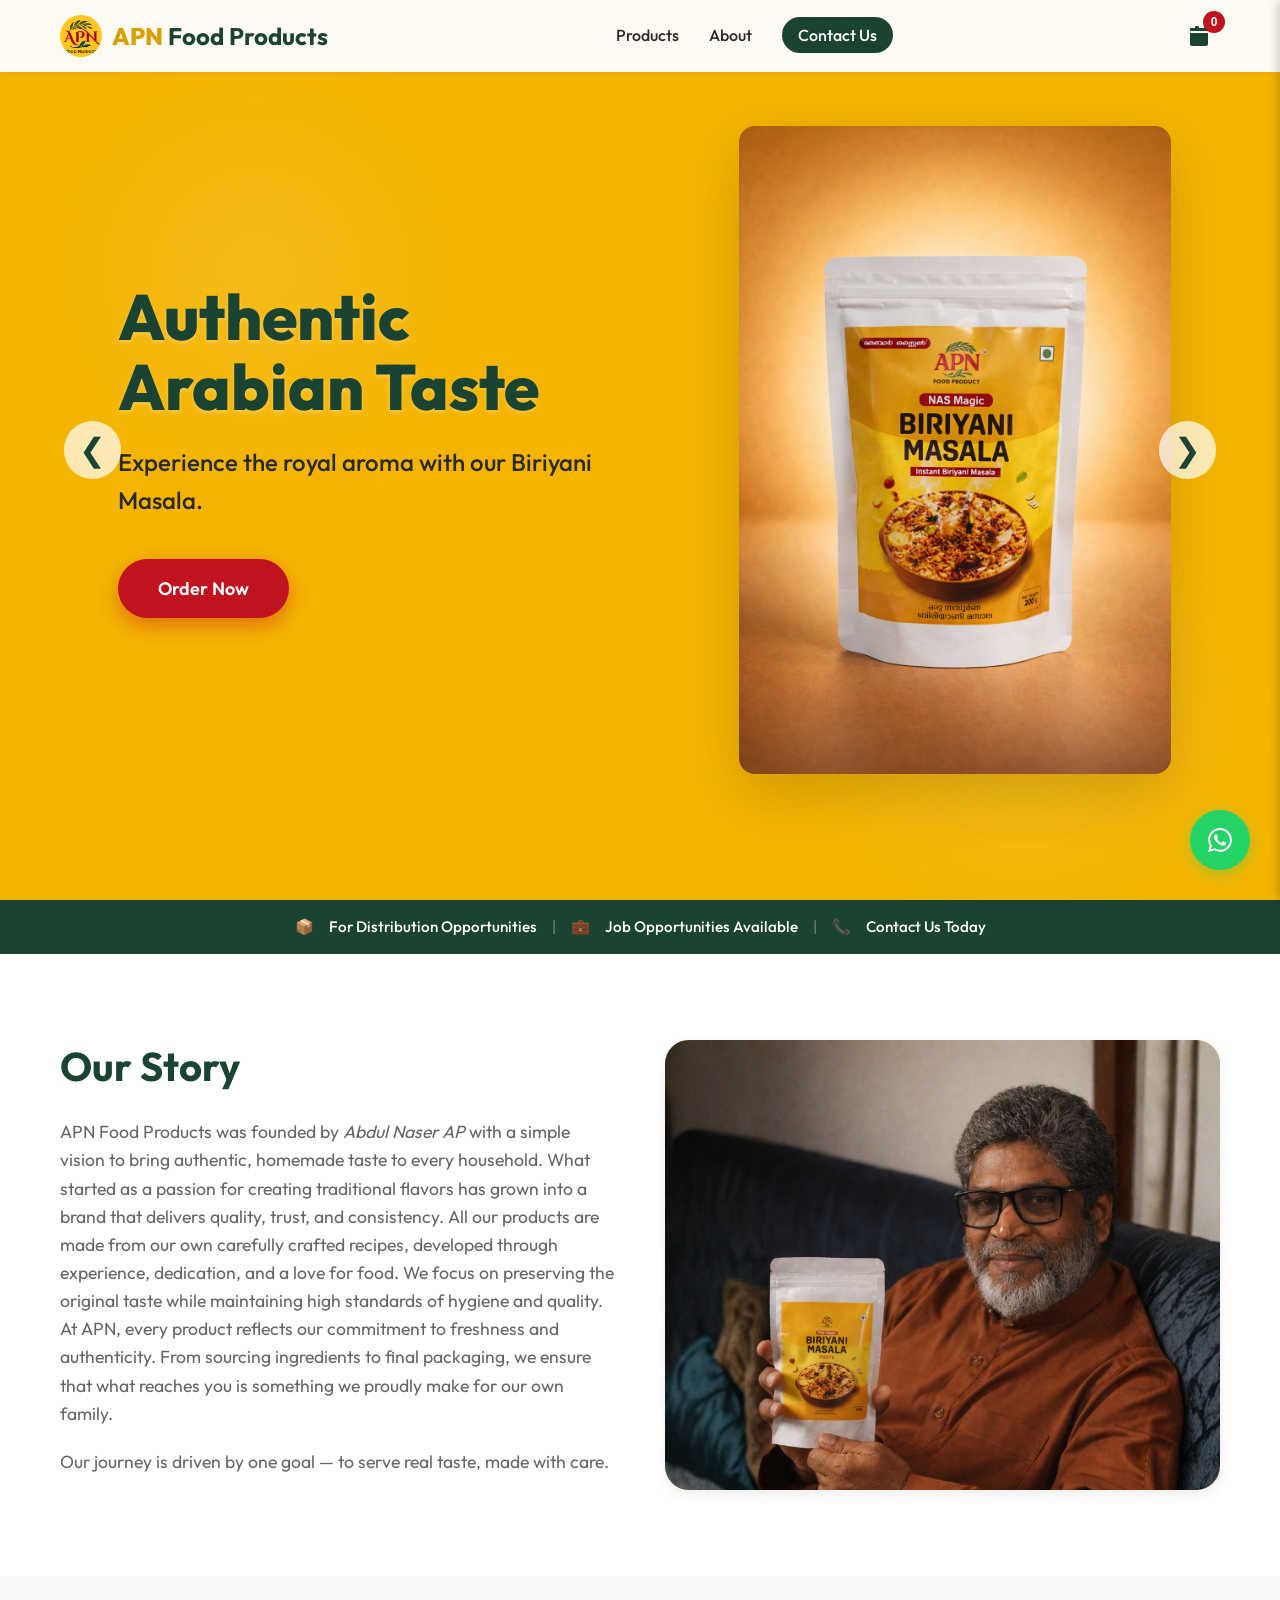
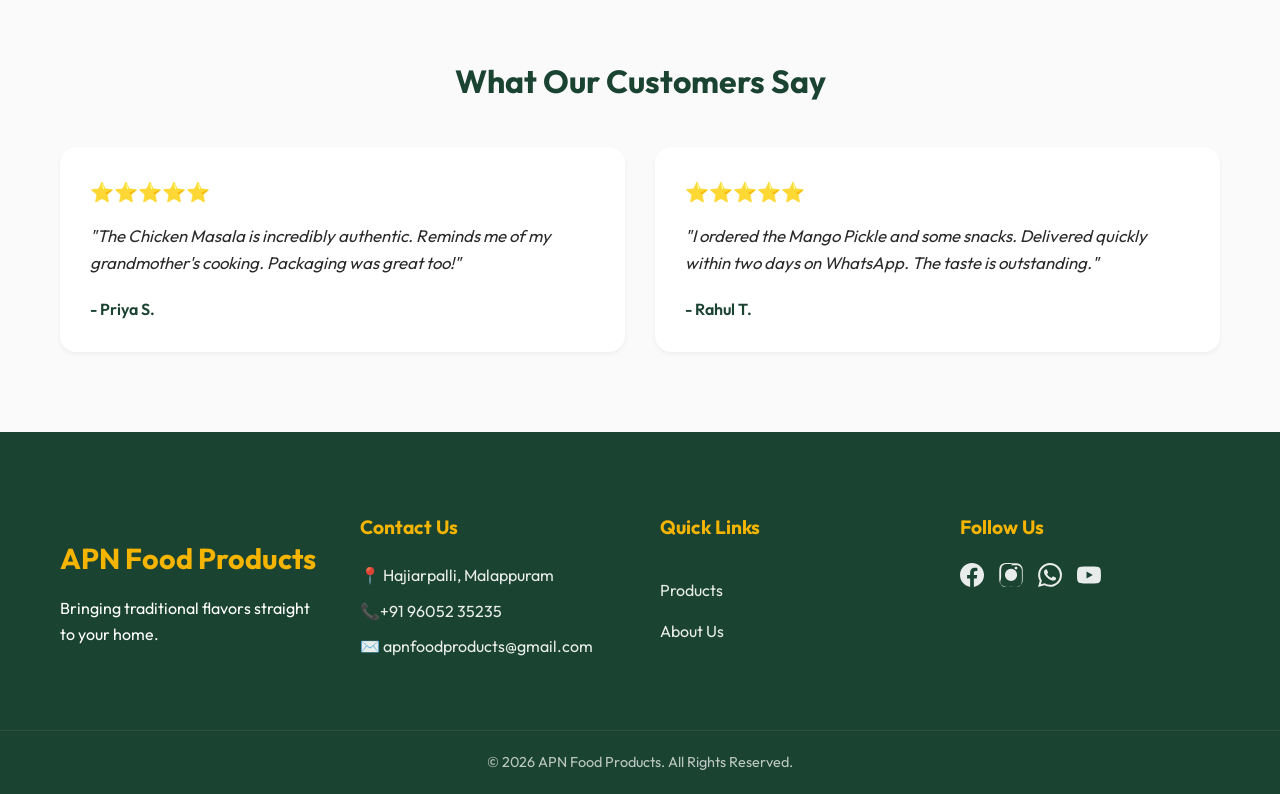
==== commit 01889118: "updates" ====
--- a/index.html
+++ b/index.html
@@ -27,13 +27,20 @@
                 <li><a href="products.html">Products</a></li>
                 <li><a href="#about">About</a></li>
                 <li><a href="#contact" class="nav-btn">Contact Us</a></li>
-                <li><button id="cart-btn" class="cart-icon-btn">
+            </ul>
+            <div class="nav-actions">
+                <button id="cart-btn" class="cart-icon-btn">
                     <svg xmlns="http://www.w3.org/2000/svg" viewBox="0 0 24 24" width="24" height="24" fill="currentColor">
                         <path d="M7 4V3a1 1 0 0 1 1-1h2a1 1 0 0 1 1 1v1h5V3a1 1 0 0 1 1-1h2a1 1 0 0 1 1 1v1h2a1 1 0 0 1 1 1v2H2V5a1 1 0 0 1 1-1h4zm13 5H2v11a2 2 0 0 0 2 2h14a2 2 0 0 0 2-2V9z"/>
                     </svg>
                     <span id="cart-badge" class="cart-badge">0</span>
-                </button></li>
-            </ul>
+                </button>
+                <button class="hamburger" id="hamburger">
+                    <svg xmlns="http://www.w3.org/2000/svg" viewBox="0 0 24 24" width="28" height="28" fill="currentColor">
+                        <path d="M3 4h18v2H3V4zm0 7h18v2H3v-2zm0 7h18v2H3v-2z"/>
+                    </svg>
+                </button>
+            </div>
         </div>
     </nav>
 
@@ -120,7 +127,9 @@
 <p>Our journey is driven by one goal —
 to serve real taste, made with care.</p>
                 </div>
-                <div class="about-image has-photo"></div>
+                <div class="about-image">
+                    <img src="images/FOUNDER.png" alt="Founder" class="founder-img">
+                </div>
             </div>
         </div>
     </section>
--- a/css/styles.css
+++ b/css/styles.css
@@ -174,6 +174,22 @@
 
 .nav-links a:hover {
     color: var(--primary-dark);
+}
+
+.nav-actions {
+    display: flex;
+    align-items: center;
+    gap: 15px;
+}
+
+.hamburger {
+    display: none;
+    background: none;
+    border: none;
+    color: var(--accent);
+    cursor: pointer;
+    font-size: 1.5rem;
+    padding: 5px;
 }
 
 .nav-btn {
@@ -915,19 +931,21 @@
 
 .about-image {
     flex: 1;
-    height: 400px;
+    display: flex;
+    justify-content: center;
+    align-items: center;
+    width: 100%;
+}
+
+.founder-img {
+    width: 100%;
+    max-height: 450px;
+    object-fit: cover;
+    object-position: top center;
     border-radius: var(--radius-lg);
-    background: linear-gradient(135deg, var(--primary-light) 0%, var(--primary) 100%);
     box-shadow: var(--shadow-md);
-    position: relative;
-    overflow: hidden;
-    background-size: cover;
-    background-position: center;
-    background-repeat: no-repeat;
-}
-
-.about-image.has-photo {
-    background: url('../images/FOUNDER.png') top center/cover no-repeat;
+    background-color: var(--primary-light);
+    display: block;
 }
 
 .about-image.placeholder-about::after {
@@ -1150,36 +1168,128 @@
 
 /* Responsive Design (Mobile First adjustments handled throughout, these are for very small/large breakpoints) */
 @media (max-width: 768px) {
+    .hamburger {
+        display: block;
+    }
     .nav-links {
-        display: none;
-        /* In a real app, you'd add a hamburger menu logic here */
+        display: flex;
+        flex-direction: column;
+        position: absolute;
+        top: 100%;
+        left: 0;
+        width: 100%;
+        background-color: rgba(255, 255, 255, 0.98);
+        padding: 0 20px;
+        box-shadow: var(--shadow-md);
+        gap: 20px;
+        text-align: center;
+        overflow: hidden;
+        max-height: 0;
+        opacity: 0;
+        visibility: hidden;
+        transition: all 0.35s cubic-bezier(0.25, 0.8, 0.25, 1);
+    }
+    .nav-links.active {
+        max-height: 300px;
+        padding: 25px 20px;
+        opacity: 1;
+        visibility: visible;
+    }
+    .nav-links a {
+        display: block;
+        padding: 10px 0;
+        font-size: 1.1rem;
+    }
+    .nav-btn {
+        display: inline-block;
+        padding: 12px 24px;
     }
 
     .hero-split {
         flex-direction: column-reverse;
-        justify-content: flex-end;
+        justify-content: center;
         padding-top: 100px;
         text-align: center;
+        gap: 15px;
+    }
+
+    .hero-image-content {
+        height: auto;
+        flex: none;
     }
 
     .hero-text-content {
         text-align: center;
-        padding: 0 20px;
+        padding: 0 10px;
+    }
+
+    .hero-buttons {
+        justify-content: center;
+        margin-bottom: 10px;
+    }
+
+    .cta-button {
+        padding: 12px 24px;
+        font-size: 1rem;
+    }
+
+    .section-title {
+        font-size: 1.6rem;
+        margin-bottom: 25px;
+    }
+
+    .page-title {
+        font-size: 1.8rem;
+        margin-bottom: 15px;
+    }
+
+    .page-subtitle {
+        font-size: 1rem;
     }
 
     .hero-text-content h1,
     .hero h1 {
-        font-size: 2.5rem;
+        font-size: 1.6rem;
+        line-height: 1.2;
+        margin-bottom: 5px;
     }
 
     .hero-text-content p,
     .hero p {
-        font-size: 1.2rem;
-        margin-bottom: 20px;
+        font-size: 1rem;
+        margin-bottom: 15px;
+    }
+
+    .about-text h2 {
+        font-size: 1.6rem;
+        margin-bottom: 15px;
+    }
+
+    .about-text p {
+        font-size: 1rem;
+    }
+
+    .footer-brand h2 {
+        font-size: 1.5rem;
+    }
+
+    .footer-contact h3,
+    .footer-links h3,
+    .footer-social h3 {
+        font-size: 1.1rem;
+        margin-bottom: 15px;
     }
 
     .slider-product-img {
-        max-height: 40vh;
+        height: auto;
+        max-height: 55vh;
+        width: 100%;
+        max-width: 400px;
+        object-fit: contain;
+    }
+
+    .slider-controls {
+        display: none;
     }
 
     .about-content {
@@ -1188,16 +1298,84 @@
 
     .about-image {
         width: 100%;
-        height: 300px;
+        margin-top: 20px;
+        height: auto;
+    }
+    
+    .founder-img {
+        width: 100%;
+        height: auto;
+        max-height: 400px;
+        object-fit: contain;
+        background-color: transparent;
+    }
+
+    .product-grid {
+        grid-template-columns: repeat(2, 1fr);
+        gap: 10px;
+    }
+    .product-image-container {
+        height: 140px;
+    }
+    .product-info {
+        padding: 10px;
+    }
+    .product-info h3 {
+        font-size: 0.95rem;
+        margin-bottom: 5px;
+        line-height: 1.3;
+    }
+    .price {
+        font-size: 1.1rem;
+        margin-bottom: 10px;
+    }
+    .quantity-selector {
+        margin-bottom: 10px;
+    }
+    .qty-btn {
+        width: 24px;
+        height: 24px;
+        font-size: 1rem;
+    }
+    .qty-display {
+        width: 28px;
+    }
+    .product-buttons {
+        gap: 8px;
+    }
+    .buy-btn, .add-to-cart-btn {
+        padding: 8px;
+        font-size: 0.85rem;
+    }
+
+    .offer-banner {
+        padding: 8px 0;
+        overflow: hidden;
     }
 
     .banner-content {
-        flex-direction: column;
-        gap: 5px;
-        text-align: center;
+        display: flex;
+        flex-direction: row;
+        flex-wrap: nowrap;
+        align-items: center;
+        gap: 15px;
+        padding: 0;
+        width: max-content;
+        font-size: 0.9rem;
+        animation: marquee 12s linear infinite;
+    }
+
+    @keyframes marquee {
+        0% { transform: translateX(100vw); }
+        100% { transform: translateX(-100%); }
+    }
+
+    .banner-content p {
+        white-space: nowrap;
     }
 
     .separator {
-        display: none;
+        display: inline-block;
+        opacity: 0.5;
     }
 }
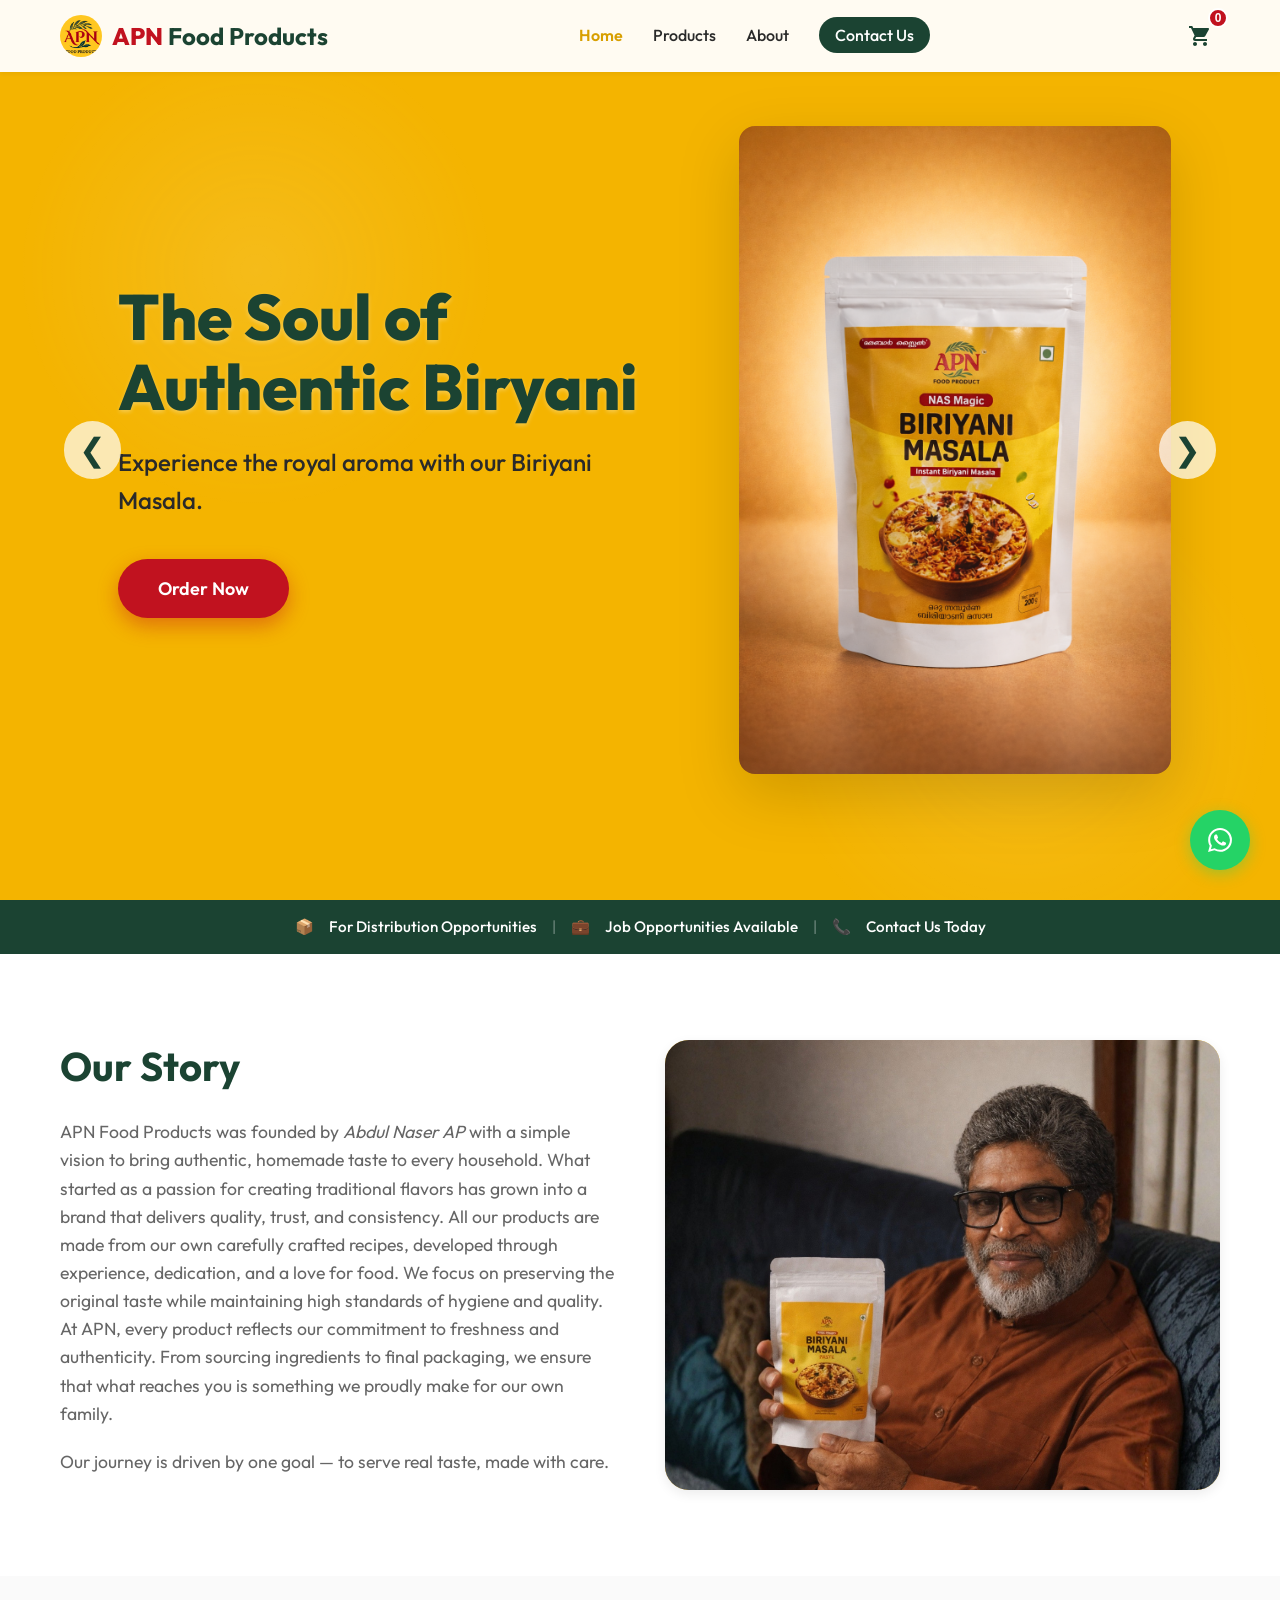
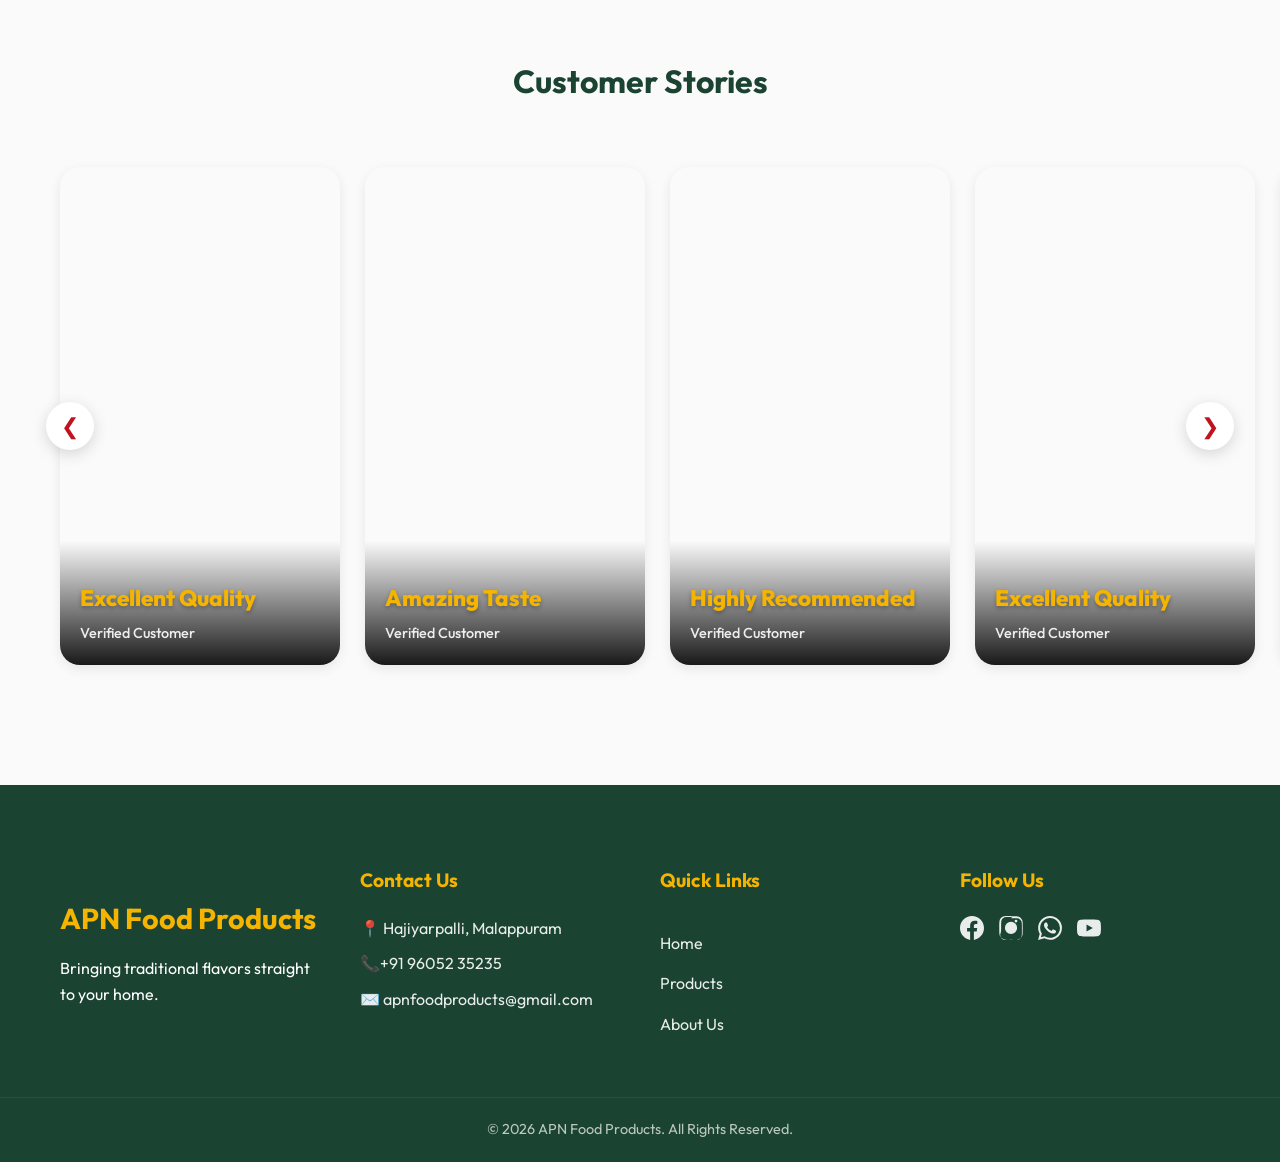
==== commit c7b9511f: "updates" ====
--- a/index.html
+++ b/index.html
@@ -4,13 +4,14 @@
 <head>
     <meta charset="UTF-8">
     <meta name="viewport" content="width=device-width, initial-scale=1.0">
-    <title>APN Food Products - Authentic Taste, Delivered to Your Door</title>
+    <title>APN Food Products</title>
     <meta name="description"
         content="Order your favorite APN homemade masala, pickles, and food products instantly. 100% pure and premium quality.">
     <link rel="preconnect" href="https://fonts.googleapis.com">
     <link rel="preconnect" href="https://fonts.gstatic.com" crossorigin>
     <link href="https://fonts.googleapis.com/css2?family=Outfit:wght@300;400;500;600;700;800&display=swap"
         rel="stylesheet">
+    <link rel="icon" href="images/APNLOGO.png" type="image/png">
     <link rel="stylesheet" href="css/styles.css">
 </head>
 
@@ -24,21 +25,23 @@
                 <span class="logo-text">APN</span> Food Products
             </a>
             <ul class="nav-links">
+                <li><a href="index.html" class="active">Home</a></li>
                 <li><a href="products.html">Products</a></li>
                 <li><a href="#about">About</a></li>
                 <li><a href="#contact" class="nav-btn">Contact Us</a></li>
             </ul>
             <div class="nav-actions">
                 <button id="cart-btn" class="cart-icon-btn">
-                    <svg xmlns="http://www.w3.org/2000/svg" viewBox="0 0 24 24" width="24" height="24" fill="currentColor">
-                        <path d="M7 4V3a1 1 0 0 1 1-1h2a1 1 0 0 1 1 1v1h5V3a1 1 0 0 1 1-1h2a1 1 0 0 1 1 1v1h2a1 1 0 0 1 1 1v2H2V5a1 1 0 0 1 1-1h4zm13 5H2v11a2 2 0 0 0 2 2h14a2 2 0 0 0 2-2V9z"/>
+                    <svg xmlns="http://www.w3.org/2000/svg" viewBox="0 0 24 24" width="24" height="24"
+                        fill="currentColor">
+                        <path d="M7 18c-1.1 0-1.99.9-1.99 2s.89 2 1.99 2 2-.9 2-2-.9-2-2-2zM1 2v2h2l3.6 7.59-1.35 2.45c-.16.28-.25.61-.25.96 0 1.1.9 2 2 2h12v-2H7.42c-.14 0-.25-.11-.25-.25l.03-.12.9-1.63h7.45c.75 0 1.41-.41 1.75-1.03l3.58-6.49c.08-.14.12-.31.12-.48 0-.55-.45-1-1-1H5.21l-.94-2H1zm16 16c-1.1 0-1.99.9-1.99 2s.89 2 1.99 2 2-.9 2-2-.9-2-2-2z"/>
                     </svg>
                     <span id="cart-badge" class="cart-badge">0</span>
                 </button>
-                <button class="hamburger" id="hamburger">
-                    <svg xmlns="http://www.w3.org/2000/svg" viewBox="0 0 24 24" width="28" height="28" fill="currentColor">
-                        <path d="M3 4h18v2H3V4zm0 7h18v2H3v-2zm0 7h18v2H3v-2z"/>
-                    </svg>
+                <button class="hamburger" id="hamburger" aria-label="Toggle navigation menu">
+                    <span class="bar"></span>
+                    <span class="bar"></span>
+                    <span class="bar"></span>
                 </button>
             </div>
         </div>
@@ -52,10 +55,10 @@
             <div class="slide active">
                 <div class="container hero-split">
                     <div class="hero-text-content">
-                        <h1>Authentic Arabian Taste</h1>
+                        <h1>The Soul of Authentic Biryani</h1>
                         <p>Experience the royal aroma with our Biriyani Masala.</p>
                         <div class="hero-buttons">
-                            <button class="cta-button" onclick="window.location.href='products.html'">Order Now</button>
+                            <button class="cta-button" onclick="window.location.href='products.html#masala'">Order Now</button>
                         </div>
                     </div>
                     <div class="hero-image-content">
@@ -70,7 +73,7 @@
                         <h1>100% Natural Kerala Style</h1>
                         <p>Savor the homemade goodness of Beef Pickle.</p>
                         <div class="hero-buttons">
-                            <button class="cta-button" onclick="window.location.href='products.html'">Order Now</button>
+                            <button class="cta-button" onclick="window.location.href='products.html#pickle'">Order Now</button>
                         </div>
                     </div>
                     <div class="hero-image-content">
@@ -85,7 +88,7 @@
                         <h1>Crispy & Golden</h1>
                         <p>Perfect fried onions for Biryani & other dishes.</p>
                         <div class="hero-buttons">
-                            <button class="cta-button" onclick="window.location.href='products.html'">Order Now</button>
+                            <button class="cta-button" onclick="window.location.href='products.html#other'">Order Now</button>
                         </div>
                     </div>
                     <div class="hero-image-content">
@@ -117,62 +120,86 @@
     <!-- About Section -->
     <section id="about" class="about section">
         <div class="container">
-            <div class="about-content">
+            <div class="about-content reveal">
                 <div class="about-text">
                     <h2>Our Story</h2>
-                    <p>APN Food Products was founded by <i>Abdul Naser AP</i> with a simple vision to bring authentic, homemade taste to every household. What started as a passion for creating traditional flavors has grown into a brand that delivers quality, trust, and consistency.
-All our products are made from our own carefully crafted recipes, developed through experience, dedication, and a love for food. We focus on preserving the original taste while maintaining high standards of hygiene and quality.
-At APN, every product reflects our commitment to freshness and authenticity. From sourcing ingredients to final packaging, we ensure that what reaches you is something we proudly make for our own family.
-</p>
-<p>Our journey is driven by one goal —
-to serve real taste, made with care.</p>
+                    <p>APN Food Products was founded by <i>Abdul Naser AP</i> with a simple vision to bring authentic,
+                        homemade taste to every household. What started as a passion for creating traditional flavors
+                        has grown into a brand that delivers quality, trust, and consistency.
+                        All our products are made from our own carefully crafted recipes, developed through experience,
+                        dedication, and a love for food. We focus on preserving the original taste while maintaining
+                        high standards of hygiene and quality.
+                        At APN, every product reflects our commitment to freshness and authenticity. From sourcing
+                        ingredients to final packaging, we ensure that what reaches you is something we proudly make for
+                        our own family.
+                    </p>
+                    <p>Our journey is driven by one goal —
+                        to serve real taste, made with care.</p>
                 </div>
                 <div class="about-image">
                     <img src="images/FOUNDER.png" alt="Founder" class="founder-img">
                 </div>
             </div>
         </div>
+    </section>    <!-- Video Review Section -->
+    <section id="reviews" class="video-reel-section">
+        <div class="container">
+            <h2 class="section-title reveal">Customer Stories</h2>
+            <div class="reel-wrapper">
+                <div class="reel-controls">
+                    <button class="reel-btn prev" onclick="scrollReel(-1)">&#10094;</button>
+                    <button class="reel-btn next" onclick="scrollReel(1)">&#10095;</button>
+                </div>
+                <div class="video-reel-slider reveal">
+                <!-- Set 1 -->
+                <div class="video-reel-card">
+                    <video src="review/review1.mp4#t=0.001" loop onclick="togglePlay(this)"></video>
+                    <div class="video-overlay-info">
+                        <h4>Excellent Quality</h4>
+                        <p>Verified Customer</p>
+                    </div>
+                </div>
+                <div class="video-reel-card">
+                    <video src="review/review2.mp4#t=0.001" loop onclick="togglePlay(this)"></video>
+                    <div class="video-overlay-info">
+                        <h4>Amazing Taste</h4>
+                        <p>Verified Customer</p>
+                    </div>
+                </div>
+                <div class="video-reel-card">
+                    <video src="review/review3.mp4#t=0.001" loop onclick="togglePlay(this)"></video>
+                    <div class="video-overlay-info">
+                        <h4>Highly Recommended</h4>
+                        <p>Verified Customer</p>
+                    </div>
+                </div>
+                
+                <!-- Set 2 (Duplicate for loop) -->
+                <div class="video-reel-card">
+                    <video src="review/review1.mp4#t=0.001" loop onclick="togglePlay(this)"></video>
+                    <div class="video-overlay-info">
+                        <h4>Excellent Quality</h4>
+                        <p>Verified Customer</p>
+                    </div>
+                </div>
+                <div class="video-reel-card">
+                    <video src="review/review2.mp4#t=0.001" loop onclick="togglePlay(this)"></video>
+                    <div class="video-overlay-info">
+                        <h4>Amazing Taste</h4>
+                        <p>Verified Customer</p>
+                    </div>
+                </div>
+                <div class="video-reel-card">
+                    <video src="review/review3.mp4#t=0.001" loop onclick="togglePlay(this)"></video>
+                    <div class="video-overlay-info">
+                        <h4>Highly Recommended</h4>
+                        <p>Verified Customer</p>
+                    </div>
+                </div>
+            </div>
+        </div>
     </section>
 
-    <!-- Video Section -->
-    <!-- <section id="videos" class="videos section bg-light">
-        <div class="container">
-            <h2 class="section-title">Reviews</h2>
-            <div class="video-grid">
-                <div class="video-card">
-                    <div class="video-frame reel-frame">
-                        <iframe src="https://www.instagram.com/reel/DWtpKeTTiNE/embed" frameborder="0" allowtransparency="true" allow="autoplay; encrypted-media" title="APN Food Review Reel"></iframe>
-                    </div>
-                </div>
-                <div class="video-card">
-                    <div class="video-frame reel-frame">
-                        <iframe src="https://www.instagram.com/reel/DWDA2c8E2yz/embed" frameborder="0" allowtransparency="true" allow="autoplay; encrypted-media" title="APN Food Review Reel"></iframe>
-                    </div>
-                </div>
-            </div>
-        </div>
-    </section> -->
-
-    <!-- Reviews Section -->
-    <section class="reviews section bg-light">
-        <div class="container">
-            <h2 class="section-title">What Our Customers Say</h2>
-            <div class="review-grid">
-                <div class="review-card">
-                    <div class="stars">⭐⭐⭐⭐⭐</div>
-                    <p>"The Chicken Masala is incredibly authentic. Reminds me of my grandmother's cooking. Packaging
-                        was great too!"</p>
-                    <h4>- Priya S.</h4>
-                </div>
-                <div class="review-card">
-                    <div class="stars">⭐⭐⭐⭐⭐</div>
-                    <p>"I ordered the Mango Pickle and some snacks. Delivered quickly within two days on WhatsApp. The
-                        taste is outstanding."</p>
-                    <h4>- Rahul T.</h4>
-                </div>
-            </div>
-        </div>
-    </section>
 
     <!-- Footer -->
     <footer id="contact" class="footer">
@@ -186,12 +213,17 @@
             </div>
             <div class="footer-contact">
                 <h3>Contact Us</h3>
-                <p><a href="https://www.google.com/maps/dir//APN+Food+Products,+Muthuvathuparamb,+Hajiyarpalli,+Malappuram,+Kerala+676519/@11.0618617,76.0683918,13z/data=!4m8!4m7!1m0!1m5!1m1!1s0x3ba64bfba6f7ad1b:0x77f1a30d99686fdb!2m2!1d76.0518251!2d11.0556055?entry=ttu&g_ep=EgoyMDI2MDQxNC4wIKXMDSoASAFQAw%3D%3D">📍 Hajiarpalli, Malappuram</a></p>
+                <p><a
+                        href="https://www.google.com/maps/dir//APN+Food+Products,+Muthuvathuparamb,+Hajiyarpalli,+Malappuram,+Kerala+676519/@11.0618617,76.0683918,13z/data=!4m8!4m7!1m0!1m5!1m1!1s0x3ba64bfba6f7ad1b:0x77f1a30d99686fdb!2m2!1d76.0518251!2d11.0556055?entry=ttu&g_ep=EgoyMDI2MDQxNC4wIKXMDSoASAFQAw%3D%3D">📍
+                        Hajiyarpalli, Malappuram</a></p>
                 <p><a href="tel:+919605235235">📞+91 96052 35235</a></p>
-                <p><a href="https://mail.google.com/mail/u/0/?ogbl#inbox?compose=CllgCJNwfgJMrdXgJQDkzxPkQDlxFsvLsGTfNDTNkTlcwPzHsQhSkngqkVsmRfTwFlDlJkxtzNq">✉️ apnfoodproducts@gmail.com</a></p>
+                <p><a
+                        href="https://mail.google.com/mail/u/0/?ogbl#inbox?compose=CllgCJNwfgJMrdXgJQDkzxPkQDlxFsvLsGTfNDTNkTlcwPzHsQhSkngqkVsmRfTwFlDlJkxtzNq">✉️
+                        apnfoodproducts@gmail.com</a></p>
             </div>
             <div class="footer-links">
                 <h3>Quick Links</h3>
+                <a href="index.html">Home</a>
                 <a href="products.html">Products</a>
                 <a href="#about">About Us</a>
             </div>
@@ -200,22 +232,29 @@
                 <div class="social-icons">
                     <a href="https://www.facebook.com/share/1851asySGu/" target="_blank" title="Facebook">
                         <svg xmlns="" viewBox="0 0 24 24" width="24" height="24" fill="currentColor">
-                            <path d="M24 12.073c0-6.627-5.373-12-12-12s-12 5.373-12 12c0 5.99 4.388 10.954 10.125 11.854v-8.385H7.078v-3.47h3.047V9.43c0-3.007 1.792-4.669 4.533-4.669 1.312 0 2.686.235 2.686.235v2.953H15.83c-1.491 0-1.956.925-1.956 1.874v2.25h3.328l-.532 3.47h-2.796v8.385C19.612 23.027 24 18.062 24 12.073z"/>
+                            <path
+                                d="M24 12.073c0-6.627-5.373-12-12-12s-12 5.373-12 12c0 5.99 4.388 10.954 10.125 11.854v-8.385H7.078v-3.47h3.047V9.43c0-3.007 1.792-4.669 4.533-4.669 1.312 0 2.686.235 2.686.235v2.953H15.83c-1.491 0-1.956.925-1.956 1.874v2.25h3.328l-.532 3.47h-2.796v8.385C19.612 23.027 24 18.062 24 12.073z" />
                         </svg>
                     </a>
-                    <a href="https://www.instagram.com/apnfoodproducts?igsh=MXh5aG15aHpnNXl1Yw==" target="_blank" title="Instagram">
+                    <a href="https://www.instagram.com/apnfoodproducts?igsh=MXh5aG15aHpnNXl1Yw==" target="_blank"
+                        title="Instagram">
                         <svg xmlns="" viewBox="0 0 24 24" width="24" height="24" fill="currentColor">
-                            <path d="M12.017 0C8.396 0 7.996.014 6.79.067 5.584.12 4.775.302 4.082.566c-.726.28-1.337.69-1.948 1.3C1.523 2.477 1.113 3.088.833 3.814c-.264.693-.446 1.502-.5 2.708C.28 7.728.267 8.128.267 11.749s.014 3.996.067 5.202c.054 1.206.236 2.015.5 2.708.28.726.69 1.337 1.3 1.948.611.611 1.222 1.021 1.948 1.3.693.264 1.502.446 2.708.5C7.996 23.72 8.396 23.733 12.017 23.733s3.996-.014 5.202-.067c1.206-.054 2.015-.236 2.708-.5.726-.28 1.337-.69 1.948-1.3.611-.611 1.021-1.222 1.3-1.948.264-.693.446-1.502.5-2.708.053-1.206.067-1.606.067-5.227s-.014-3.996-.067-5.202c-.054-1.206-.236-2.015-.5-2.708-.28-.726-.69-1.337-1.3-1.948-.611-.611-1.222-1.021-1.948-1.3-.693-.264-1.502-.446-2.708-.5C15.996.28 15.596.267 12.017.267zm0 2.15c3.588 0 4.008.014 5.413.078 1.296.06 1.994.276 2.46.46.6.24 1.026.56 1.476.996.45.44.716.876.996 1.476.184.466.4 1.164.46 2.46.064 1.405.078 1.825.078 5.413s-.014 4.008-.078 5.413c-.06 1.296-.276 1.994-.46 2.46-.24.6-.56 1.026-.996 1.476-.44.45-.876.716-1.476.996-.466.184-1.164.4-2.46.46-1.405.064-1.825.078-5.413.078s-4.008-.014-5.413-.078c-1.296-.06-1.994-.276-2.46-.46-.6-.24-1.026-.56-1.476-.996-.45-.44-.716-.876-.996-1.476-.184-.466-.4-1.164-.46-2.46C2.15 15.825 2.136 15.405 2.136 11.817s.014-4.008.078-5.413c.06-1.296.276-1.994.46-2.46.24-.6.56-1.026.996-1.476.44-.45.876-.716 1.476-.996.466-.184 1.164-.4 2.46-.46 1.405-.064 1.825-.078 5.413-.078zm0 3.675a6.092 6.092 0 1 0 0 12.184 6.092 6.092 0 0 0 0-12.184zm0 10.034a3.942 3.942 0 1 1 0-7.884 3.942 3.942 0 0 0 0 7.884zm6.406-10.77a1.42 1.42 0 1 1-2.84 0 1.42 1.42 0 0 1 2.84 0z"/>
+                            <path
+                                d="M12.017 0C8.396 0 7.996.014 6.79.067 5.584.12 4.775.302 4.082.566c-.726.28-1.337.69-1.948 1.3C1.523 2.477 1.113 3.088.833 3.814c-.264.693-.446 1.502-.5 2.708C.28 7.728.267 8.128.267 11.749s.014 3.996.067 5.202c.054 1.206.236 2.015.5 2.708.28.726.69 1.337 1.3 1.948.611.611 1.222 1.021 1.948 1.3.693.264 1.502.446 2.708.5C7.996 23.72 8.396 23.733 12.017 23.733s3.996-.014 5.202-.067c1.206-.054 2.015-.236 2.708-.5.726-.28 1.337-.69 1.948-1.3.611-.611 1.021-1.222 1.3-1.948.264-.693.446-1.502.5-2.708.053-1.206.067-1.606.067-5.227s-.014-3.996-.067-5.202c-.054-1.206-.236-2.015-.5-2.708-.28-.726-.69-1.337-1.3-1.948-.611-.611-1.222-1.021-1.948-1.3-.693-.264-1.502-.446-2.708-.5C15.996.28 15.596.267 12.017.267zm0 2.15c3.588 0 4.008.014 5.413.078 1.296.06 1.994.276 2.46.46.6.24 1.026.56 1.476.996.45.44.716.876.996 1.476.184.466.4 1.164.46 2.46.064 1.405.078 1.825.078 5.413s-.014 4.008-.078 5.413c-.06 1.296-.276 1.994-.46 2.46-.24.6-.56 1.026-.996 1.476-.44.45-.876.716-1.476.996-.466.184-1.164.4-2.46.46-1.405.064-1.825.078-5.413.078s-4.008-.014-5.413-.078c-1.296-.06-1.994-.276-2.46-.46-.6-.24-1.026-.56-1.476-.996-.45-.44-.716-.876-.996-1.476-.184-.466-.4-1.164-.46-2.46C2.15 15.825 2.136 15.405 2.136 11.817s.014-4.008.078-5.413c.06-1.296.276-1.994.46-2.46.24-.6.56-1.026.996-1.476.44-.45.876-.716 1.476-.996.466-.184 1.164-.4 2.46-.46 1.405-.064 1.825-.078 5.413-.078zm0 3.675a6.092 6.092 0 1 0 0 12.184 6.092 6.092 0 0 0 0-12.184zm0 10.034a3.942 3.942 0 1 1 0-7.884 3.942 3.942 0 0 0 0 7.884zm6.406-10.77a1.42 1.42 0 1 1-2.84 0 1.42 1.42 0 0 1 2.84 0z" />
                         </svg>
                     </a>
                     <a href="https://wa.me/919605235235" target="_blank" title="WhatsApp">
-                        <svg xmlns="http://www.w3.org/2000/svg" viewBox="0 0 24 24" width="24" height="24" fill="currentColor">
-                            <path d="M17.472 14.382c-.297-.149-1.758-.867-2.03-.967-.273-.099-.471-.148-.67.15-.197.297-.767.966-.94 1.164-.173.199-.347.223-.644.075-.297-.15-1.255-.463-2.39-1.475-.883-.788-1.48-1.761-1.653-2.059-.173-.297-.018-.458.13-.606.134-.133.298-.347.446-.52.149-.174.198-.298.298-.497.099-.198.05-.371-.025-.52-.075-.149-.669-1.612-.916-2.207-.242-.579-.487-.5-.669-.51a12.8 12.8 0 0 0-.57-.01c-.198 0-.52.074-.792.372-.272.297-1.04 1.016-1.04 2.479 0 1.462 1.065 2.875 1.213 3.074.149.198 2.096 3.2 5.077 4.487.709.306 1.262.489 1.694.625.712.227 1.36.195 1.871.118.571-.085 1.758-.719 2.006-1.413.248-.694.248-1.289.173-1.413-.074-.124-.272-.198-.57-.347m-5.421 7.403h-.004a9.87 9.87 0 0 1-5.031-1.378l-.361-.214-3.741.982.998-3.648-.235-.374a9.86 9.86 0 0 1-1.51-5.26c.001-5.45 4.436-9.884 9.888-9.884 2.64 0 5.122 1.03 6.988 2.898a9.825 9.825 0 0 1 2.893 6.994c-.003 5.45-4.437 9.884-9.885 9.884m8.413-18.297A11.815 11.815 0 0 0 12.05 0C5.495 0 .16 5.335.157 11.892c0 2.096.547 4.142 1.588 5.945L.057 24l6.305-1.654a11.882 11.882 0 0 0 5.683 1.448h.005c6.554 0 11.89-5.335 11.893-11.893a11.821 11.821 0 0 0-3.48-8.413Z"/>
+                        <svg xmlns="http://www.w3.org/2000/svg" viewBox="0 0 24 24" width="24" height="24"
+                            fill="currentColor">
+                            <path
+                                d="M17.472 14.382c-.297-.149-1.758-.867-2.03-.967-.273-.099-.471-.148-.67.15-.197.297-.767.966-.94 1.164-.173.199-.347.223-.644.075-.297-.15-1.255-.463-2.39-1.475-.883-.788-1.48-1.761-1.653-2.059-.173-.297-.018-.458.13-.606.134-.133.298-.347.446-.52.149-.174.198-.298.298-.497.099-.198.05-.371-.025-.52-.075-.149-.669-1.612-.916-2.207-.242-.579-.487-.5-.669-.51a12.8 12.8 0 0 0-.57-.01c-.198 0-.52.074-.792.372-.272.297-1.04 1.016-1.04 2.479 0 1.462 1.065 2.875 1.213 3.074.149.198 2.096 3.2 5.077 4.487.709.306 1.262.489 1.694.625.712.227 1.36.195 1.871.118.571-.085 1.758-.719 2.006-1.413.248-.694.248-1.289.173-1.413-.074-.124-.272-.198-.57-.347m-5.421 7.403h-.004a9.87 9.87 0 0 1-5.031-1.378l-.361-.214-3.741.982.998-3.648-.235-.374a9.86 9.86 0 0 1-1.51-5.26c.001-5.45 4.436-9.884 9.888-9.884 2.64 0 5.122 1.03 6.988 2.898a9.825 9.825 0 0 1 2.893 6.994c-.003 5.45-4.437 9.884-9.885 9.884m8.413-18.297A11.815 11.815 0 0 0 12.05 0C5.495 0 .16 5.335.157 11.892c0 2.096.547 4.142 1.588 5.945L.057 24l6.305-1.654a11.882 11.882 0 0 0 5.683 1.448h.005c6.554 0 11.89-5.335 11.893-11.893a11.821 11.821 0 0 0-3.48-8.413Z" />
                         </svg>
                     </a>
                     <a href="https://www.youtube.com/@nasinnovations7736" target="_blank" title="YouTube">
-                        <svg xmlns="http://www.w3.org/2000/svg" viewBox="0 0 24 24" width="24" height="24" fill="currentColor">
-                            <path d="M23.498 6.186a3.016 3.016 0 0 0-2.122-2.136C19.505 3.545 12 3.545 12 3.545s-7.505 0-9.377.505A3.017 3.017 0 0 0 .502 6.186C0 8.07 0 12 0 12s0 3.93.502 5.814a3.016 3.016 0 0 0 2.122 2.136c1.871.505 9.376.505 9.376.505s7.505 0 9.377-.505a3.015 3.015 0 0 0 2.122-2.136C24 15.93 24 12 24 12s0-3.93-.502-5.814zM9.545 15.568V8.432L15.818 12l-6.273 3.568z"/>
+                        <svg xmlns="http://www.w3.org/2000/svg" viewBox="0 0 24 24" width="24" height="24"
+                            fill="currentColor">
+                            <path
+                                d="M23.498 6.186a3.016 3.016 0 0 0-2.122-2.136C19.505 3.545 12 3.545 12 3.545s-7.505 0-9.377.505A3.017 3.017 0 0 0 .502 6.186C0 8.07 0 12 0 12s0 3.93.502 5.814a3.016 3.016 0 0 0 2.122 2.136c1.871.505 9.376.505 9.376.505s7.505 0 9.377-.505a3.015 3.015 0 0 0 2.122-2.136C24 15.93 24 12 24 12s0-3.93-.502-5.814zM9.545 15.568V8.432L15.818 12l-6.273 3.568z" />
                         </svg>
                     </a>
                 </div>
@@ -239,12 +278,84 @@
                 <p class="cart-empty-sub">Add items to get started</p>
             </div>
             <div id="cart-summary" class="cart-summary" style="display: none;">
-                <div class="cart-total">
+                <div class="summary-row">
+                    <span>Subtotal:</span>
+                    <span id="cart-subtotal">₹0</span>
+                </div>
+                <div class="summary-row">
+                    <span>Shipping:</span>
+                    <span id="cart-shipping">₹0</span>
+                </div>
+                <div class="summary-row total-row">
                     <span>Total:</span>
                     <span id="cart-total-price">₹0</span>
                 </div>
+                <p class="shipping-info-text">*Free shipping on orders of 3 or more items.</p>
                 <button id="checkout-btn" class="checkout-btn">Proceed to Checkout</button>
             </div>
+        </div>
+    </div>
+
+    <!-- Checkout Modal -->
+    <div id="checkout-modal" class="cart-modal">
+        <div class="cart-modal-content">
+            <div class="cart-header">
+                <h2>Checkout</h2>
+                <button id="close-checkout" class="close-cart-btn">&times;</button>
+            </div>
+            <form id="checkout-form" class="checkout-form">
+                <div class="form-section">
+                    <h3>Contact Information</h3>
+                    <div class="form-group">
+                        <label for="full-name">Full Name</label>
+                        <input type="text" id="full-name" placeholder="Enter your full name" required>
+                    </div>
+                    <div class="form-group">
+                        <label for="mobile-number">Mobile Number</label>
+                        <input type="tel" id="mobile-number" placeholder="10-digit mobile number" pattern="[0-9]{10}" required>
+                    </div>
+                </div>
+
+                <div class="form-section">
+                    <h3>Delivery Address</h3>
+                    <div class="form-group">
+                        <label for="address">Address (House No, Street, Area)</label>
+                        <textarea id="address" placeholder="Enter your complete address" required></textarea>
+                    </div>
+                    <div class="form-row">
+                        <div class="form-group">
+                            <label for="city">City</label>
+                            <input type="text" id="city" placeholder="Enter your city" required>
+                        </div>
+                        <div class="form-group">
+                            <label for="state">State</label>
+                            <input type="text" id="state" placeholder="Enter your state" required>
+                        </div>
+                    </div>
+                    <div class="form-group">
+                        <label for="pincode">Pincode</label>
+                        <input type="text" id="pincode" placeholder="6-digit pincode" pattern="[0-9]{6}" required>
+                    </div>
+                </div>
+
+                <div class="order-summary-box">
+                    <h3>Order Summary</h3>
+                    <div class="summary-row">
+                        <span>Cart Subtotal:</span>
+                        <span id="checkout-subtotal">Rs. 0.00</span>
+                    </div>
+                    <div class="summary-row">
+                        <span>Shipping:</span>
+                        <span id="checkout-shipping" class="free-shipping">FREE</span>
+                    </div>
+                    <div class="summary-row total-row">
+                        <span>Total Amount:</span>
+                        <span id="checkout-total">Rs. 0.00</span>
+                    </div>
+                </div>
+
+                <button type="submit" class="place-order-btn">Place Order</button>
+            </form>
         </div>
     </div>
 
--- a/css/styles.css
+++ b/css/styles.css
@@ -151,10 +151,11 @@
     margin-right: 10px;
     object-fit: contain;
     border-radius: 50%;
+    flex-shrink: 0;
 }
 
 .logo-text {
-    color: var(--primary-dark);
+    color: var(--cta);
     margin-right: 5px;
     font-weight: 800;
 }
@@ -184,12 +185,34 @@
 
 .hamburger {
     display: none;
-    background: none;
+    background: transparent;
     border: none;
     color: var(--accent);
     cursor: pointer;
     font-size: 1.5rem;
     padding: 5px;
+    flex-direction: column;
+    gap: 5px;
+}
+
+.hamburger .bar {
+    width: 26px;
+    height: 3px;
+    background-color: var(--accent);
+    border-radius: 3px;
+    transition: var(--transition);
+}
+
+.hamburger.active .bar:nth-child(1) {
+    transform: translateY(8px) rotate(45deg);
+}
+
+.hamburger.active .bar:nth-child(2) {
+    opacity: 0;
+}
+
+.hamburger.active .bar:nth-child(3) {
+    transform: translateY(-8px) rotate(-45deg);
 }
 
 .nav-btn {
@@ -477,10 +500,12 @@
     border: 2px solid transparent;
 }
 
-.category-card:hover {
+.category-card:hover,
+.category-card.selected {
     transform: translateY(-5px);
     box-shadow: var(--shadow-md);
     border-color: var(--primary);
+    background-color: #fffbeb;
 }
 
 .cat-image {
@@ -539,6 +564,10 @@
     box-shadow: var(--shadow-lg);
 }
 
+.product-card.hidden-card {
+    display: none;
+}
+
 .product-image-container {
     width: 100%;
     height: 300px;
@@ -579,6 +608,18 @@
     font-weight: 700;
     color: var(--cta);
     margin-bottom: 20px;
+}
+
+.shipping-charge {
+    color: var(--cta);
+    font-size: 0.85rem;
+    font-weight: 600;
+    margin-top: -15px;
+    margin-bottom: 15px;
+}
+
+.free-shipping {
+    color: #1DA851; /* Green color for free shipping */
 }
 
 .old-price {
@@ -1169,7 +1210,7 @@
 /* Responsive Design (Mobile First adjustments handled throughout, these are for very small/large breakpoints) */
 @media (max-width: 768px) {
     .hamburger {
-        display: block;
+        display: flex;
     }
     .nav-links {
         display: flex;
@@ -1178,9 +1219,12 @@
         top: 100%;
         left: 0;
         width: 100%;
-        background-color: rgba(255, 255, 255, 0.98);
+        background-color: rgba(255, 255, 255, 0.65);
+        backdrop-filter: blur(12px);
+        -webkit-backdrop-filter: blur(12px);
         padding: 0 20px;
-        box-shadow: var(--shadow-md);
+        box-shadow: 0 8px 32px rgba(0, 0, 0, 0.1);
+        border-bottom: 1px solid rgba(255, 255, 255, 0.3);
         gap: 20px;
         text-align: center;
         overflow: hidden;
@@ -1378,4 +1422,534 @@
         display: inline-block;
         opacity: 0.5;
     }
+
+    .category-grid {
+        display: flex;
+        flex-wrap: nowrap;
+        overflow-x: auto;
+        gap: 15px;
+        padding-top: 10px;
+        padding-bottom: 15px;
+        -webkit-overflow-scrolling: touch;
+        scrollbar-width: none;
+    }
+
+    .category-grid::-webkit-scrollbar {
+        display: none;
+    }
+
+    .category-card {
+        flex: 0 0 auto;
+        padding: 10px;
+        min-width: 100px;
+    }
+
+    .category-card:hover,
+    .category-card.selected {
+        transform: none;
+    }
+
+    .cat-image {
+        width: 60px;
+        height: 60px;
+        font-size: 1.5rem;
+        margin: 0 auto 10px;
+    }
+
+    .category-card h3 {
+        font-size: 0.95rem;
+    }
+}
+
+/* Scroll Reveal Animations */
+.reveal {
+    opacity: 0;
+    transform: translateY(30px);
+    transition: all 0.8s ease-out;
+}
+
+.reveal.active {
+    opacity: 1;
+    transform: translateY(0);
+}
+
+/* Cart Modal Styles */
+.cart-modal {
+    position: fixed;
+    top: 50%;
+    left: 50%;
+    transform: translate(-50%, -50%) scale(0.9);
+    width: 90%;
+    max-width: 500px;
+    background: white;
+    z-index: 2000;
+    border-radius: var(--radius-md);
+    box-shadow: var(--shadow-lg);
+    opacity: 0;
+    visibility: hidden;
+    transition: var(--transition);
+    max-height: 80vh;
+    display: flex;
+    flex-direction: column;
+}
+
+.cart-modal.active {
+    opacity: 1;
+    visibility: visible;
+    transform: translate(-50%, -50%) scale(1);
+}
+
+.cart-overlay {
+    position: fixed;
+    top: 0;
+    left: 0;
+    width: 100%;
+    height: 100%;
+    background: rgba(0, 0, 0, 0.5);
+    backdrop-filter: blur(4px);
+    z-index: 1999;
+    opacity: 0;
+    visibility: hidden;
+    transition: var(--transition);
+}
+
+.cart-overlay.active {
+    opacity: 1;
+    visibility: visible;
+}
+
+.cart-modal-content {
+    padding: 30px;
+    display: flex;
+    flex-direction: column;
+    overflow-y: auto;
+}
+
+.cart-header {
+    display: flex;
+    justify-content: space-between;
+    align-items: center;
+    margin-bottom: 25px;
+    padding-bottom: 15px;
+    border-bottom: 1px solid #eee;
+}
+
+.cart-header h2 {
+    color: var(--accent);
+    font-size: 1.5rem;
+}
+
+.close-cart-btn {
+    background: none;
+    border: none;
+    font-size: 2rem;
+    cursor: pointer;
+    color: var(--text-muted);
+}
+
+.cart-items {
+    margin-bottom: 25px;
+}
+
+.cart-item {
+    display: flex;
+    justify-content: space-between;
+    align-items: center;
+    padding: 15px 0;
+    border-bottom: 1px solid #f9f9f9;
+}
+
+.cart-item-info {
+    flex: 1;
+}
+
+.cart-item-name {
+    font-weight: 600;
+    margin-bottom: 4px;
+}
+
+.cart-item-price {
+    color: var(--text-muted);
+    font-size: 0.9rem;
+}
+
+.cart-item-qty {
+    display: flex;
+    align-items: center;
+    gap: 12px;
+    margin: 0 20px;
+}
+
+.cart-item-qty button {
+    width: 28px;
+    height: 28px;
+    border-radius: 50%;
+    border: 1px solid #ddd;
+    background: white;
+    cursor: pointer;
+    display: flex;
+    align-items: center;
+    justify-content: center;
+    transition: var(--transition);
+}
+
+.cart-item-qty button:hover {
+    background: var(--bg-light);
+}
+
+.cart-item-remove {
+    background: none;
+    border: none;
+    color: #ff4d4d;
+    font-size: 1.2rem;
+    cursor: pointer;
+}
+
+.cart-summary {
+    background: var(--bg-light);
+    padding: 20px;
+    border-radius: var(--radius-sm);
+    margin-top: auto;
+}
+
+.summary-row {
+    display: flex;
+    justify-content: space-between;
+    margin-bottom: 10px;
+    font-size: 0.95rem;
+}
+
+.summary-row.total-row {
+    margin-top: 15px;
+    padding-top: 15px;
+    border-top: 1px solid #ddd;
+    font-weight: 700;
+    font-size: 1.2rem;
+    color: var(--accent);
+}
+
+.shipping-info-text {
+    font-size: 0.8rem;
+    color: var(--text-muted);
+    font-style: italic;
+    margin: 10px 0 20px;
+}
+
+.checkout-btn {
+    width: 100%;
+    padding: 15px;
+    background-color: var(--accent);
+    color: white;
+    border: none;
+    border-radius: var(--radius-full);
+    font-weight: 600;
+    cursor: pointer;
+    transition: var(--transition);
+}
+
+.checkout-btn:hover {
+    background-color: var(--accent-light);
+    transform: translateY(-2px);
+}
+
+.cart-empty {
+    text-align: center;
+    padding: 40px 0;
+    flex-direction: column;
+    gap: 10px;
+}
+
+.cart-empty-sub {
+    color: var(--text-muted);
+    font-size: 0.9rem;
+}
+
+.free-shipping {
+    color: #2d6a4f;
+    font-weight: 600;
+}
+
+/* Cart Badge */
+#cart-badge {
+    position: absolute;
+    top: -8px;
+    right: -8px;
+    background-color: var(--cta);
+    color: white;
+    font-size: 0.75rem;
+    font-weight: 700;
+    width: 20px;
+    height: 20px;
+    border-radius: 50%;
+    display: flex;
+    align-items: center;
+    justify-content: center;
+    border: 2px solid white;
+}
+
+/* Checkout Form Styles */
+.checkout-form {
+    display: flex;
+    flex-direction: column;
+    gap: 20px;
+}
+
+.form-section {
+    margin-bottom: 10px;
+}
+
+.form-section h3 {
+    font-size: 1.1rem;
+    color: var(--text-dark);
+    margin-bottom: 15px;
+    border-bottom: 1px solid #eee;
+    padding-bottom: 5px;
+}
+
+.form-group {
+    margin-bottom: 15px;
+}
+
+.form-group label {
+    display: block;
+    font-size: 0.9rem;
+    font-weight: 600;
+    margin-bottom: 5px;
+    color: var(--text-dark);
+}
+
+.form-group input, 
+.form-group textarea {
+    width: 100%;
+    padding: 12px;
+    border: 1px solid #ddd;
+    border-radius: 8px;
+    font-family: inherit;
+    font-size: 0.95rem;
+    transition: var(--transition);
+}
+
+.form-group input:focus, 
+.form-group textarea:focus {
+    border-color: var(--primary);
+    outline: none;
+    box-shadow: 0 0 0 3px rgba(244, 180, 0, 0.1);
+}
+
+.form-group textarea {
+    height: 80px;
+    resize: none;
+}
+
+.form-row {
+    display: grid;
+    grid-template-columns: 1fr 1fr;
+    gap: 15px;
+}
+
+.order-summary-box {
+    background: #fdfdfd;
+    border: 1px solid #eee;
+    padding: 20px;
+    border-radius: 12px;
+    margin: 10px 0;
+}
+
+.order-summary-box h3 {
+    font-size: 1.1rem;
+    margin-bottom: 15px;
+}
+
+.place-order-btn {
+    width: 100%;
+    padding: 16px;
+    background-color: #fbbc05; /* Matches the image yellow */
+    color: #1a1a1a;
+    border: none;
+    border-radius: 8px;
+    font-weight: 700;
+    font-size: 1.1rem;
+    cursor: pointer;
+    transition: var(--transition);
+    margin-top: 10px;
+}
+
+.place-order-btn:hover {
+    background-color: #f7ca40;
+    transform: translateY(-2px);
+    box-shadow: 0 4px 12px rgba(0,0,0,0.1);
+}
+
+@media (max-width: 768px) {
+    .cart-modal {
+        width: 95%;
+        max-height: 90vh;
+    }
+    
+    .cart-modal-content {
+        padding: 20px;
+    }
+    
+    .form-row {
+        grid-template-columns: 1fr;
+        gap: 0;
+    }
+}
+
+/* Reel Review Section */
+.video-reel-section {
+    padding: 80px 0;
+    background-color: var(--bg-light);
+    overflow: hidden;
+}
+
+
+
+.reel-wrapper {
+    position: relative;
+}
+
+.reel-controls {
+    position: absolute;
+    top: 50%;
+    left: 0;
+    right: 0;
+    transform: translateY(-50%);
+    display: flex;
+    justify-content: space-between;
+    padding: 0 10px;
+    pointer-events: none;
+    z-index: 10;
+}
+
+.reel-btn {
+    width: 45px;
+    height: 45px;
+    border-radius: 50%;
+    background: rgba(255, 255, 255, 0.9);
+    border: none;
+    box-shadow: var(--shadow-md);
+    cursor: pointer;
+    pointer-events: auto;
+    display: flex;
+    align-items: center;
+    justify-content: center;
+    font-size: 1.2rem;
+    color: var(--cta);
+    transition: all 0.3s ease;
+}
+
+.reel-btn:hover {
+    background: var(--cta);
+    color: white;
+    transform: scale(1.1);
+}
+
+.video-reel-slider {
+    display: flex;
+    gap: 25px;
+    width: max-content;
+    animation: scroll-left 40s linear infinite;
+    padding: 20px 0 40px;
+}
+
+.video-reel-slider:hover {
+    animation-play-state: paused;
+}
+
+@keyframes scroll-left {
+    0% {
+        transform: translateX(0);
+    }
+    100% {
+        transform: translateX(calc(-50% - 12.5px));
+    }
+}
+
+.video-reel-card {
+    flex: 0 0 280px;
+    border-radius: 20px;
+    overflow: hidden;
+    aspect-ratio: 9/16;
+    position: relative;
+    box-shadow: var(--shadow-md);
+    transition: transform 0.4s cubic-bezier(0.175, 0.885, 0.32, 1.275), box-shadow 0.3s ease;
+}
+
+.video-reel-card:hover {
+    transform: translateY(-10px) scale(1.03);
+    box-shadow: 0 20px 40px rgba(0,0,0,0.2);
+}
+
+.video-reel-card iframe,
+.video-reel-card video {
+    width: 100%;
+    height: 100%;
+    object-fit: cover;
+    border: none;
+    cursor: pointer;
+}
+
+.video-overlay-info {
+    position: absolute;
+    bottom: 0;
+    left: 0;
+    right: 0;
+    padding: 40px 20px 20px;
+    background: linear-gradient(transparent, rgba(0,0,0,0.9));
+    color: white;
+    pointer-events: none;
+    transition: transform 0.3s ease;
+}
+
+.video-overlay-info h4 {
+    margin: 0;
+    font-size: 1.4rem;
+    font-weight: 800;
+    color: var(--primary); /* Bright Yellow */
+    text-shadow: 0 2px 4px rgba(0,0,0,0.3);
+}
+
+.video-overlay-info p {
+    margin: 5px 0 0;
+    font-size: 0.9rem;
+    color: white;
+    font-weight: 500;
+    opacity: 0.9;
+}
+
+.reel-btn {
+    width: 48px;
+    height: 48px;
+    border-radius: 50%;
+    background: white;
+    border: none;
+    box-shadow: 0 4px 15px rgba(0,0,0,0.15);
+    cursor: pointer;
+    pointer-events: auto;
+    display: flex;
+    align-items: center;
+    justify-content: center;
+    font-size: 1.4rem;
+    color: #C1121F; /* Specific Red */
+    transition: all 0.3s cubic-bezier(0.4, 0, 0.2, 1);
+}
+
+.reel-btn:hover {
+    transform: scale(1.1);
+    box-shadow: 0 6px 20px rgba(0,0,0,0.2);
+}
+
+.reel-btn.prev {
+    margin-left: -24px;
+}
+
+.reel-btn.next {
+    margin-right: -24px;
+}
+
+@media (max-width: 768px) {
+    .video-reel-card {
+        flex: 0 0 240px;
+    }
 }
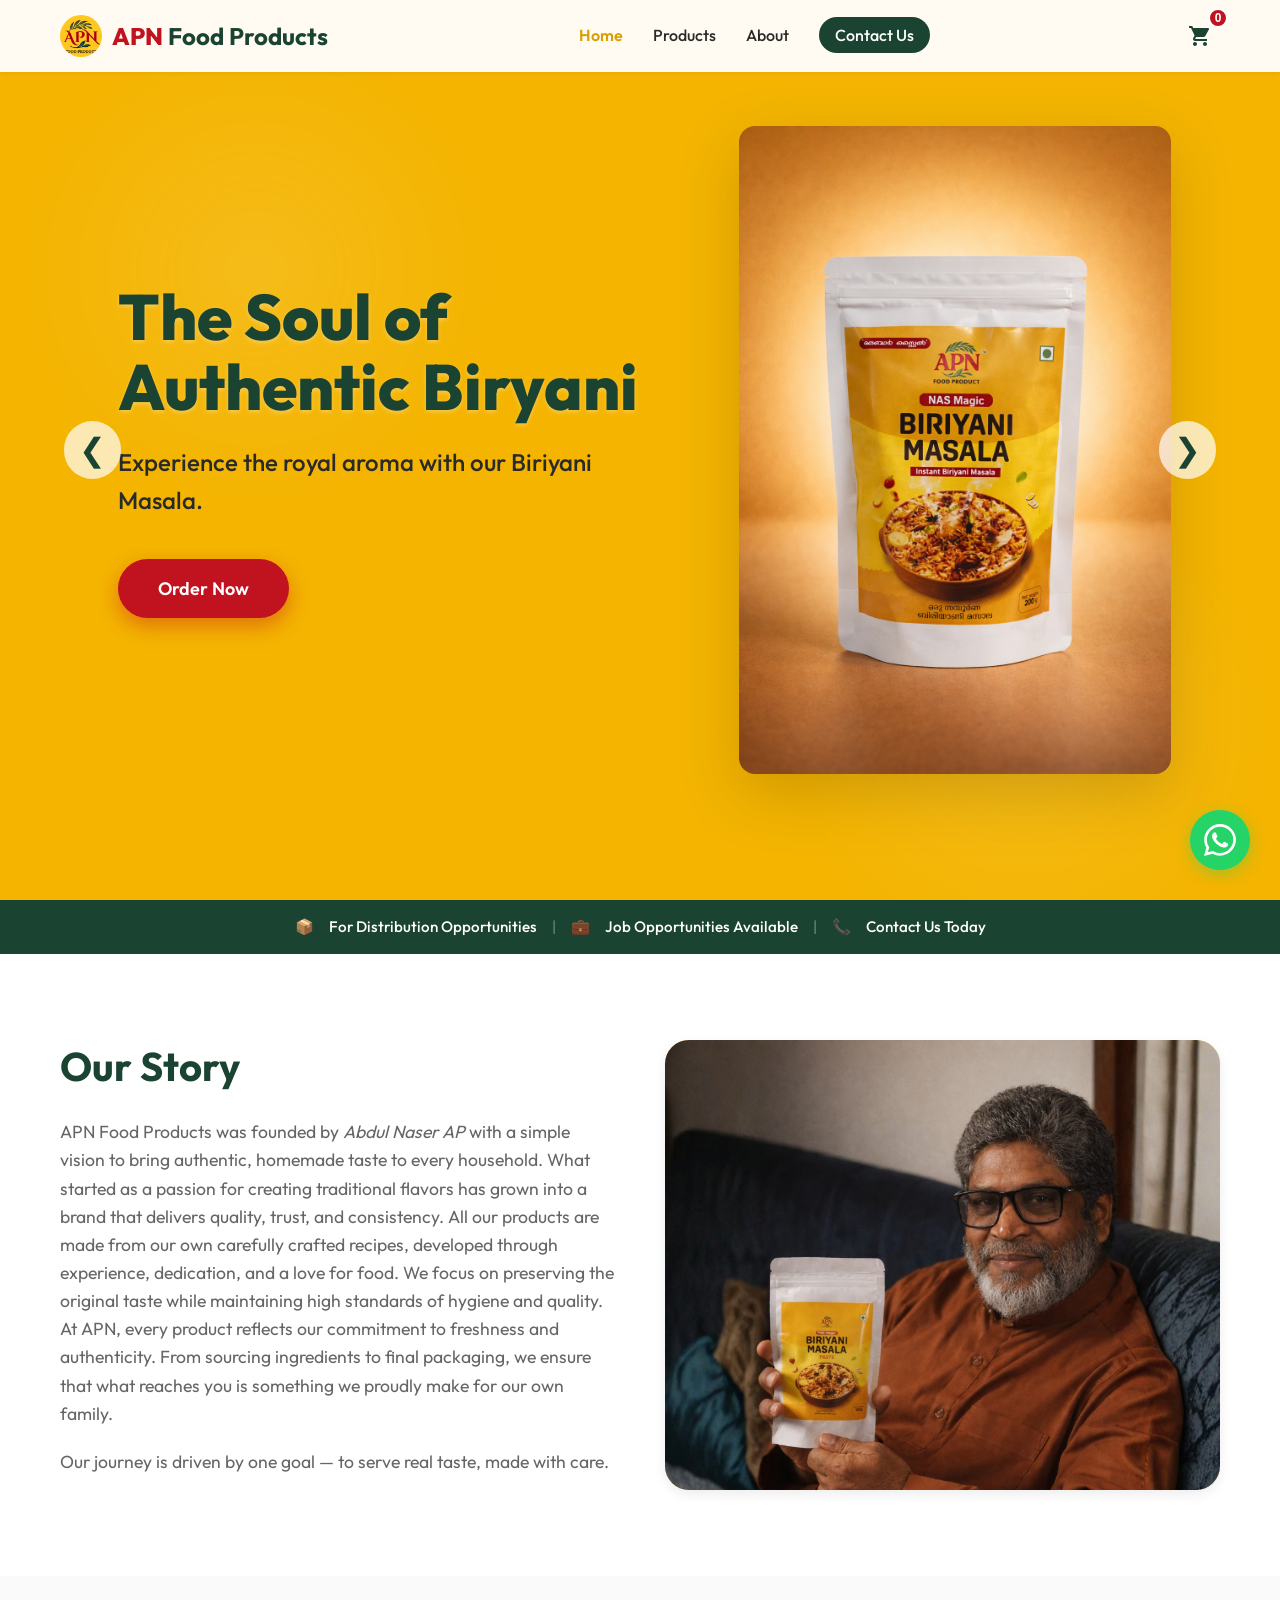
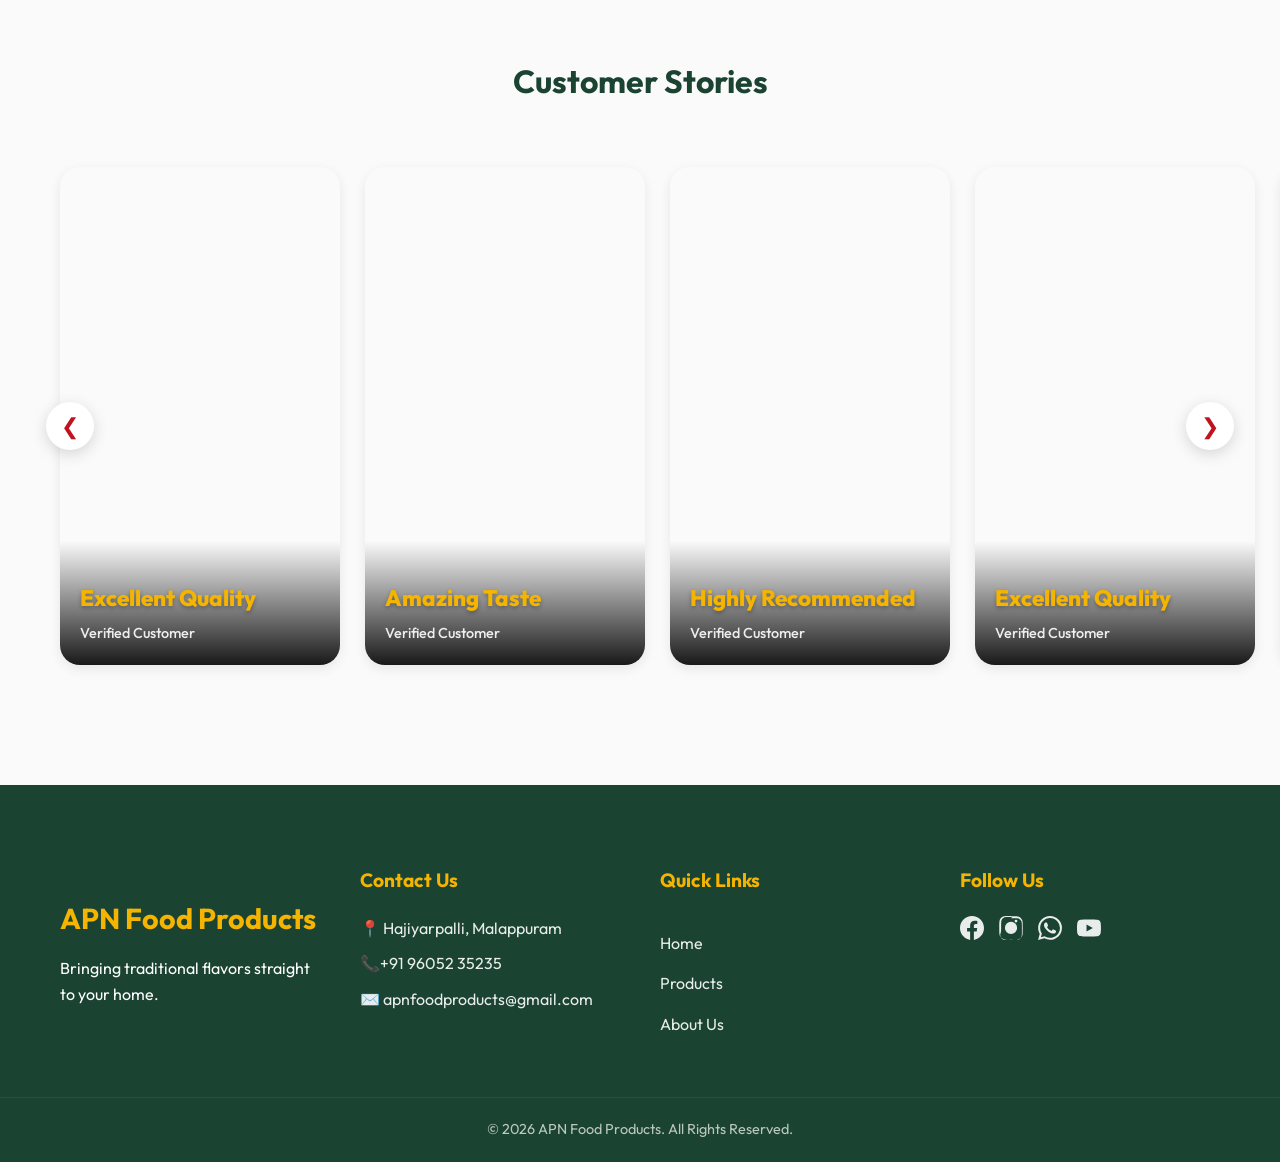
==== commit e8f5ea07: "up" ====
--- a/index.html
+++ b/index.html
@@ -34,7 +34,8 @@
                 <button id="cart-btn" class="cart-icon-btn">
                     <svg xmlns="http://www.w3.org/2000/svg" viewBox="0 0 24 24" width="24" height="24"
                         fill="currentColor">
-                        <path d="M7 18c-1.1 0-1.99.9-1.99 2s.89 2 1.99 2 2-.9 2-2-.9-2-2-2zM1 2v2h2l3.6 7.59-1.35 2.45c-.16.28-.25.61-.25.96 0 1.1.9 2 2 2h12v-2H7.42c-.14 0-.25-.11-.25-.25l.03-.12.9-1.63h7.45c.75 0 1.41-.41 1.75-1.03l3.58-6.49c.08-.14.12-.31.12-.48 0-.55-.45-1-1-1H5.21l-.94-2H1zm16 16c-1.1 0-1.99.9-1.99 2s.89 2 1.99 2 2-.9 2-2-.9-2-2-2z"/>
+                        <path
+                            d="M7 18c-1.1 0-1.99.9-1.99 2s.89 2 1.99 2 2-.9 2-2-.9-2-2-2zM1 2v2h2l3.6 7.59-1.35 2.45c-.16.28-.25.61-.25.96 0 1.1.9 2 2 2h12v-2H7.42c-.14 0-.25-.11-.25-.25l.03-.12.9-1.63h7.45c.75 0 1.41-.41 1.75-1.03l3.58-6.49c.08-.14.12-.31.12-.48 0-.55-.45-1-1-1H5.21l-.94-2H1zm16 16c-1.1 0-1.99.9-1.99 2s.89 2 1.99 2 2-.9 2-2-.9-2-2-2z" />
                     </svg>
                     <span id="cart-badge" class="cart-badge">0</span>
                 </button>
@@ -58,7 +59,8 @@
                         <h1>The Soul of Authentic Biryani</h1>
                         <p>Experience the royal aroma with our Biriyani Masala.</p>
                         <div class="hero-buttons">
-                            <button class="cta-button" onclick="window.location.href='products.html#masala'">Order Now</button>
+                            <button class="cta-button" onclick="window.location.href='products.html#masala'">Order
+                                Now</button>
                         </div>
                     </div>
                     <div class="hero-image-content">
@@ -73,7 +75,8 @@
                         <h1>100% Natural Kerala Style</h1>
                         <p>Savor the homemade goodness of Beef Pickle.</p>
                         <div class="hero-buttons">
-                            <button class="cta-button" onclick="window.location.href='products.html#pickle'">Order Now</button>
+                            <button class="cta-button" onclick="window.location.href='products.html#pickle'">Order
+                                Now</button>
                         </div>
                     </div>
                     <div class="hero-image-content">
@@ -88,7 +91,8 @@
                         <h1>Crispy & Golden</h1>
                         <p>Perfect fried onions for Biryani & other dishes.</p>
                         <div class="hero-buttons">
-                            <button class="cta-button" onclick="window.location.href='products.html#other'">Order Now</button>
+                            <button class="cta-button" onclick="window.location.href='products.html#other'">Order
+                                Now</button>
                         </div>
                     </div>
                     <div class="hero-image-content">
@@ -141,7 +145,7 @@
                 </div>
             </div>
         </div>
-    </section>    <!-- Video Review Section -->
+    </section> <!-- Video Review Section -->
     <section id="reviews" class="video-reel-section">
         <div class="container">
             <h2 class="section-title reveal">Customer Stories</h2>
@@ -151,53 +155,58 @@
                     <button class="reel-btn next" onclick="scrollReel(1)">&#10095;</button>
                 </div>
                 <div class="video-reel-slider reveal">
-                <!-- Set 1 -->
-                <div class="video-reel-card">
-                    <video src="review/review1.mp4#t=0.001" loop onclick="togglePlay(this)"></video>
-                    <div class="video-overlay-info">
-                        <h4>Excellent Quality</h4>
-                        <p>Verified Customer</p>
-                    </div>
-                </div>
-                <div class="video-reel-card">
-                    <video src="review/review2.mp4#t=0.001" loop onclick="togglePlay(this)"></video>
-                    <div class="video-overlay-info">
-                        <h4>Amazing Taste</h4>
-                        <p>Verified Customer</p>
-                    </div>
-                </div>
-                <div class="video-reel-card">
-                    <video src="review/review3.mp4#t=0.001" loop onclick="togglePlay(this)"></video>
-                    <div class="video-overlay-info">
-                        <h4>Highly Recommended</h4>
-                        <p>Verified Customer</p>
-                    </div>
-                </div>
-                
-                <!-- Set 2 (Duplicate for loop) -->
-                <div class="video-reel-card">
-                    <video src="review/review1.mp4#t=0.001" loop onclick="togglePlay(this)"></video>
-                    <div class="video-overlay-info">
-                        <h4>Excellent Quality</h4>
-                        <p>Verified Customer</p>
-                    </div>
-                </div>
-                <div class="video-reel-card">
-                    <video src="review/review2.mp4#t=0.001" loop onclick="togglePlay(this)"></video>
-                    <div class="video-overlay-info">
-                        <h4>Amazing Taste</h4>
-                        <p>Verified Customer</p>
-                    </div>
-                </div>
-                <div class="video-reel-card">
-                    <video src="review/review3.mp4#t=0.001" loop onclick="togglePlay(this)"></video>
-                    <div class="video-overlay-info">
-                        <h4>Highly Recommended</h4>
-                        <p>Verified Customer</p>
-                    </div>
-                </div>
-            </div>
-        </div>
+                    <!-- Set 1 -->
+                    <div class="video-reel-card">
+                        <video src="review/review1.mp4#t=0.001" loop playsinline preload="auto"
+                            onclick="togglePlay(this)"></video>
+                        <div class="video-overlay-info">
+                            <h4>Excellent Quality</h4>
+                            <p>Verified Customer</p>
+                        </div>
+                    </div>
+                    <div class="video-reel-card">
+                        <video src="review/review2.mp4#t=0.001" loop playsinline preload="auto"
+                            onclick="togglePlay(this)"></video>
+                        <div class="video-overlay-info">
+                            <h4>Amazing Taste</h4>
+                            <p>Verified Customer</p>
+                        </div>
+                    </div>
+                    <div class="video-reel-card">
+                        <video src="review/review3.mp4#t=0.001" loop playsinline preload="auto"
+                            onclick="togglePlay(this)"></video>
+                        <div class="video-overlay-info">
+                            <h4>Highly Recommended</h4>
+                            <p>Verified Customer</p>
+                        </div>
+                    </div>
+
+                    <!-- Set 2 (Duplicate for loop) -->
+                    <div class="video-reel-card">
+                        <video src="review/review1.mp4#t=0.001" loop playsinline preload="auto"
+                            onclick="togglePlay(this)"></video>
+                        <div class="video-overlay-info">
+                            <h4>Excellent Quality</h4>
+                            <p>Verified Customer</p>
+                        </div>
+                    </div>
+                    <div class="video-reel-card">
+                        <video src="review/review2.mp4#t=0.001" loop playsinline preload="auto"
+                            onclick="togglePlay(this)"></video>
+                        <div class="video-overlay-info">
+                            <h4>Amazing Taste</h4>
+                            <p>Verified Customer</p>
+                        </div>
+                    </div>
+                    <!-- <div class="video-reel-card">
+                        <video src="review/review3.mp4#t=0.001" loop playsinline preload="auto" onclick="togglePlay(this)"></video>
+                        <div class="video-overlay-info">
+                            <h4>Highly Recommended</h4>
+                            <p>Verified Customer</p>
+                        </div>
+                    </div> -->
+                </div>
+            </div>
     </section>
 
 
@@ -312,7 +321,8 @@
                     </div>
                     <div class="form-group">
                         <label for="mobile-number">Mobile Number</label>
-                        <input type="tel" id="mobile-number" placeholder="10-digit mobile number" pattern="[0-9]{10}" required>
+                        <input type="tel" id="mobile-number" placeholder="10-digit mobile number" pattern="[0-9]{10}"
+                            required>
                     </div>
                 </div>
 
@@ -361,8 +371,8 @@
 
     <!-- Cart Overlay -->
     <div id="cart-overlay" class="cart-overlay"></div>
-    <a href="#" id="wa-sticky" class="wa-sticky-btn">
-        <svg xmlns="http://www.w3.org/2000/svg" viewBox="0 0 24 24" width="24" height="24" fill="currentColor">
+    <a href="https://wa.me/919605235235" target="_blank" id="wa-sticky" class="wa-sticky-btn" title="Chat on WhatsApp">
+        <svg xmlns="http://www.w3.org/2000/svg" viewBox="0 0 24 24" width="32" height="32" fill="currentColor">
             <path
                 d="M17.472 14.382c-.297-.149-1.758-.867-2.03-.967-.273-.099-.471-.148-.67.15-.197.297-.767.966-.94 1.164-.173.199-.347.223-.644.075-.297-.15-1.255-.463-2.39-1.475-.883-.788-1.48-1.761-1.653-2.059-.173-.297-.018-.458.13-.606.134-.133.298-.347.446-.52.149-.174.198-.298.298-.497.099-.198.05-.371-.025-.52-.075-.149-.669-1.612-.916-2.207-.242-.579-.487-.5-.669-.51a12.8 12.8 0 0 0-.57-.01c-.198 0-.52.074-.792.372-.272.297-1.04 1.016-1.04 2.479 0 1.462 1.065 2.875 1.213 3.074.149.198 2.096 3.2 5.077 4.487.709.306 1.262.489 1.694.625.712.227 1.36.195 1.871.118.571-.085 1.758-.719 2.006-1.413.248-.694.248-1.289.173-1.413-.074-.124-.272-.198-.57-.347m-5.421 7.403h-.004a9.87 9.87 0 0 1-5.031-1.378l-.361-.214-3.741.982.998-3.648-.235-.374a9.86 9.86 0 0 1-1.51-5.26c.001-5.45 4.436-9.884 9.888-9.884 2.64 0 5.122 1.03 6.988 2.898a9.825 9.825 0 0 1 2.893 6.994c-.003 5.45-4.437 9.884-9.885 9.884m8.413-18.297A11.815 11.815 0 0 0 12.05 0C5.495 0 .16 5.335.157 11.892c0 2.096.547 4.142 1.588 5.945L.057 24l6.305-1.654a11.882 11.882 0 0 0 5.683 1.448h.005c6.554 0 11.89-5.335 11.893-11.893a11.821 11.821 0 0 0-3.48-8.413Z" />
         </svg>
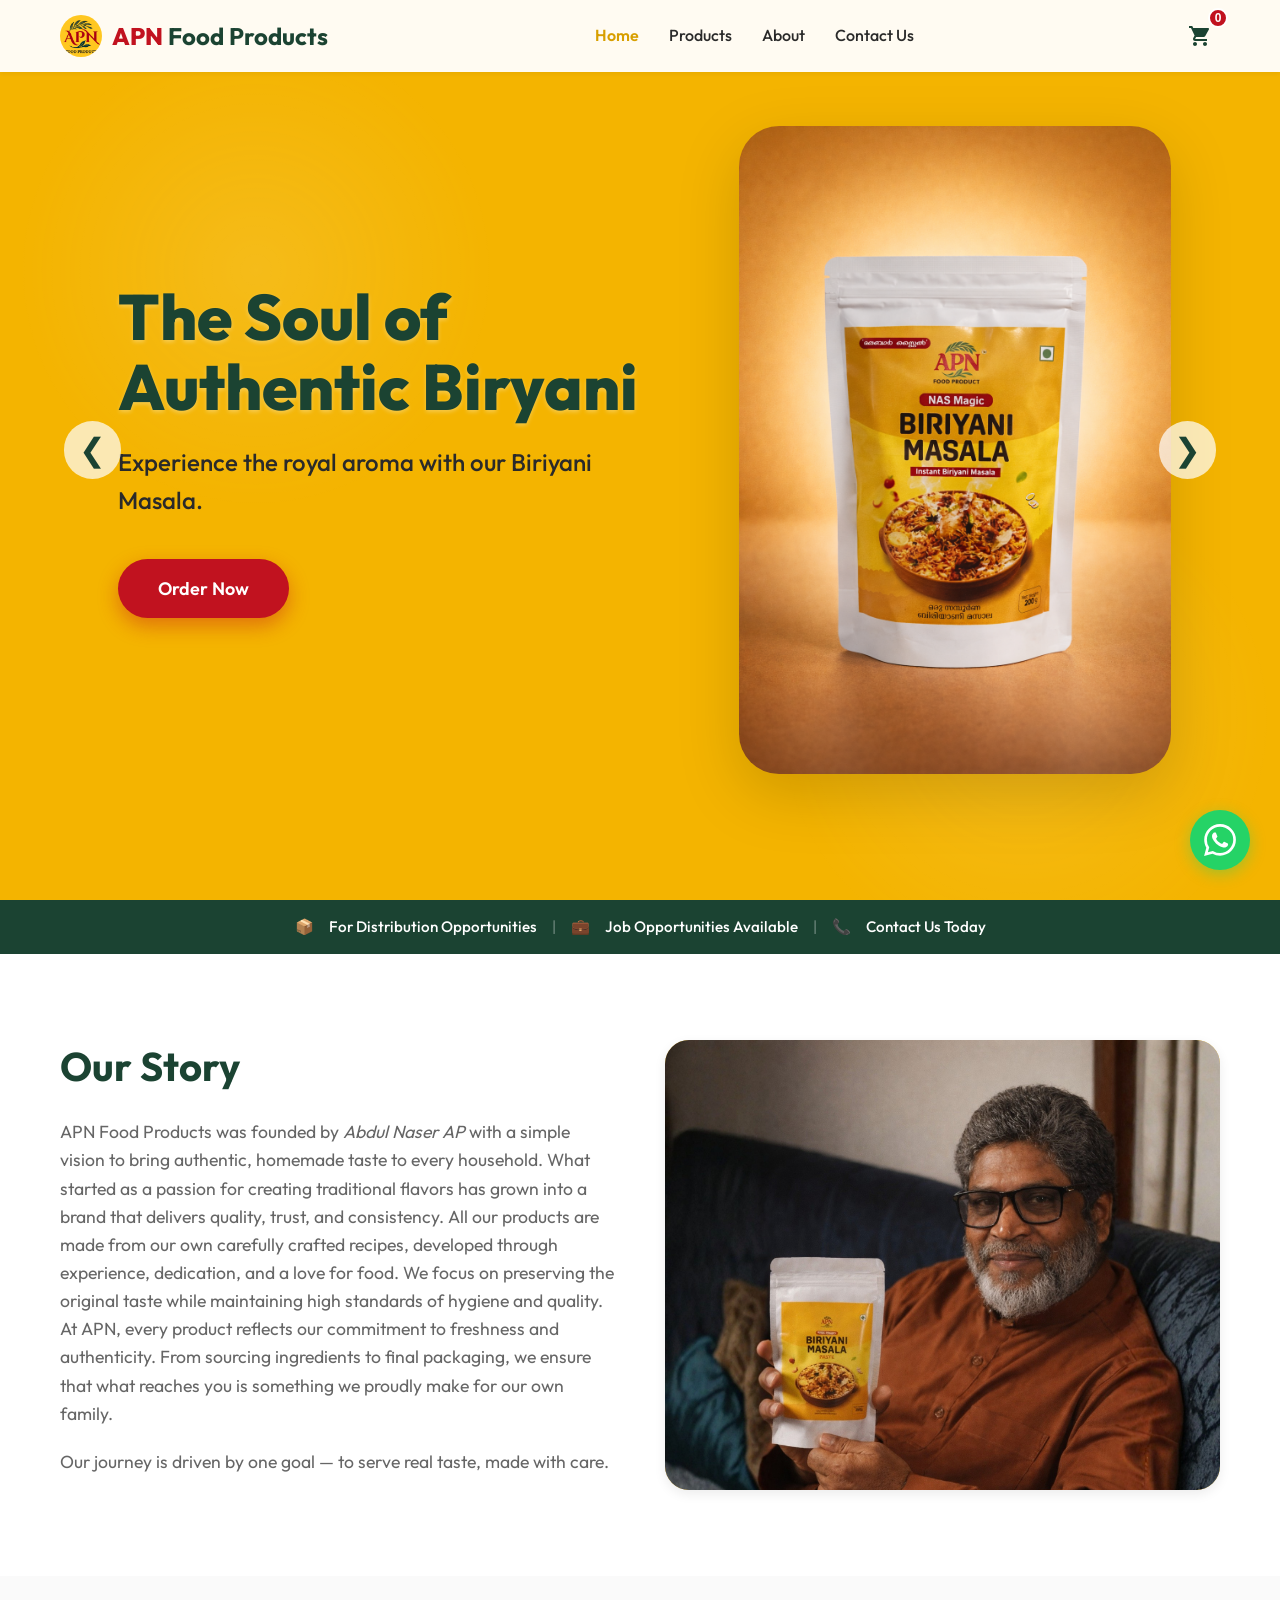
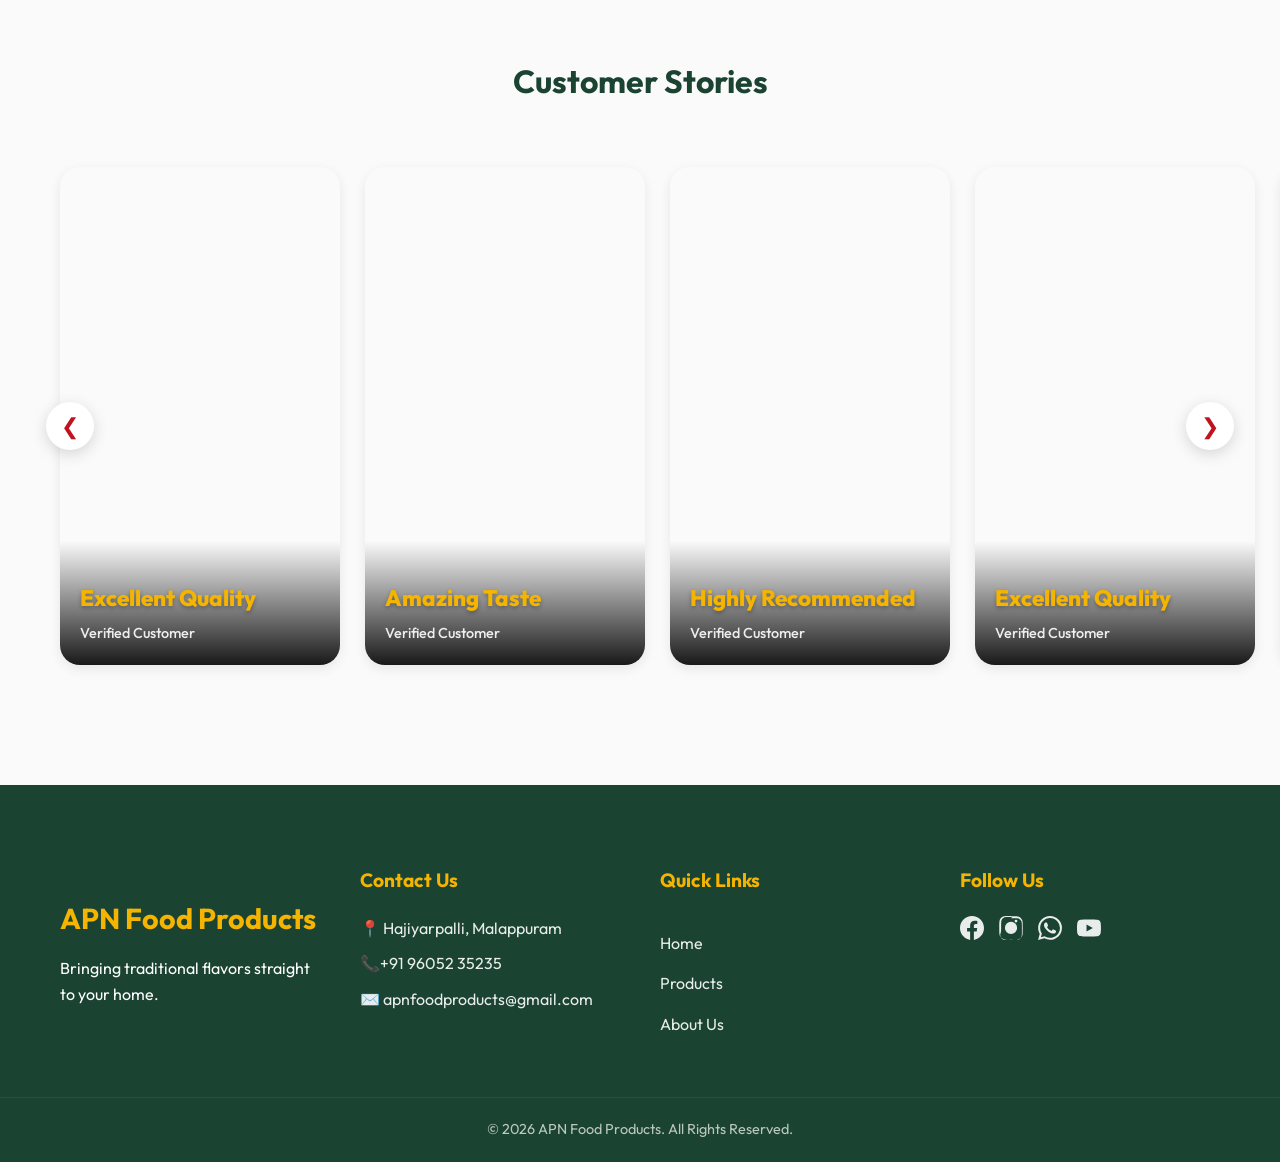
==== commit 501b9374: "new updates" ====
--- a/index.html
+++ b/index.html
@@ -28,7 +28,7 @@
                 <li><a href="index.html" class="active">Home</a></li>
                 <li><a href="products.html">Products</a></li>
                 <li><a href="#about">About</a></li>
-                <li><a href="#contact" class="nav-btn">Contact Us</a></li>
+                <li><a href="#contact">Contact Us</a></li>
             </ul>
             <div class="nav-actions">
                 <button id="cart-btn" class="cart-icon-btn">
@@ -369,6 +369,48 @@
         </div>
     </div>
 
+    <!-- Quick View Modal -->
+    <div id="quickview-modal" class="quickview-modal">
+        <div class="quickview-content">
+            <button class="close-quickview" id="close-quickview">&times;</button>
+            <div class="quickview-split">
+                <div class="quickview-image-container">
+                    <img id="qv-image" src="" alt="Product Image">
+                </div>
+                <div class="quickview-details">
+                    <h2 id="qv-title">Product Title</h2>
+                    <p id="qv-description" class="qv-description"></p>
+                    <p class="qv-price" id="qv-price">₹0</p>
+                    <p class="qv-shipping">+ ₹50 Shipping <span class="free-shipping">(Free on 3+ items)</span></p>
+
+                    <div class="qv-specs">
+                        <h3>Product Specifications</h3>
+                        <ul id="qv-specs-list">
+                            <!-- Populated by JS -->
+                        </ul>
+                    </div>
+
+                    <div class="quantity-selector qv-qty-selector">
+                        <label class="quantity-label">Qty:</label>
+                        <button class="qty-btn" id="qv-qty-minus">−</button>
+                        <span class="qty-display" id="qv-qty-display">1</span>
+                        <button class="qty-btn" id="qv-qty-plus">+</button>
+                    </div>
+
+                    <div class="product-buttons qv-buttons">
+                        <button class="add-to-cart-btn" id="qv-add-to-cart" data-product="" data-price="">
+                            Add to Cart
+                        </button>
+                        <button class="buy-btn" id="qv-buy-now" data-product="" data-price="">
+                            Buy Now
+                        </button>
+                    </div>
+                </div>
+            </div>
+        </div>
+    </div>
+    <div id="quickview-overlay" class="quickview-overlay"></div>
+
     <!-- Cart Overlay -->
     <div id="cart-overlay" class="cart-overlay"></div>
     <a href="https://wa.me/919605235235" target="_blank" id="wa-sticky" class="wa-sticky-btn" title="Chat on WhatsApp">
--- a/css/styles.css
+++ b/css/styles.css
@@ -64,6 +64,12 @@
     padding: 80px 0;
 }
 
+/* Page sections below fixed navbar */
+body > section:first-of-type,
+body > header:first-of-type {
+    scroll-margin-top: 70px;
+}
+
 .section-title {
     font-size: 2rem;
     font-weight: 700;
@@ -81,7 +87,7 @@
     background: linear-gradient(135deg, var(--primary-light) 0%, var(--primary) 100%);
     color: var(--accent);
     text-align: center;
-    padding: 100px 0 80px;
+    padding: 140px 20px 80px; /* top padding accounts for fixed navbar */
 }
 
 .page-title {
@@ -122,6 +128,7 @@
     z-index: 1000;
     box-shadow: var(--shadow-sm);
     transition: transform 0.3s ease-in-out;
+    overflow: visible; /* allow dropdown to show */
 }
 
 .navbar.hidden {
@@ -143,6 +150,8 @@
     color: var(--accent);
     display: flex;
     align-items: center;
+    white-space: nowrap;
+    flex-shrink: 0;
 }
 
 .logo-img {
@@ -165,6 +174,7 @@
     list-style: none;
     align-items: center;
     gap: 30px;
+    z-index: 1001;
 }
 
 .nav-links a {
@@ -355,10 +365,11 @@
 .slider-product-img {
     max-width: 90%;
     max-height: 90%;
-    object-fit: contain;
+    object-fit: cover;
     filter: drop-shadow(0 20px 30px rgba(0, 0, 0, 0.15));
     animation: float 6s ease-in-out infinite;
-    border-radius: var(--radius-md);
+    border-radius: 40px; /* Increased corner curve */
+    overflow: hidden;
 }
 
 @keyframes float {
@@ -1189,7 +1200,6 @@
     bottom: 30px;
     right: 30px;
     background-color: #25D366;
-    /* WhatsApp Official Green */
     color: white;
     width: 60px;
     height: 60px;
@@ -1198,20 +1208,58 @@
     align-items: center;
     justify-content: center;
     box-shadow: 0 4px 15px rgba(37, 211, 102, 0.4);
-    z-index: 100;
-    transition: var(--transition);
+    z-index: 9999;
+    transition: var(--transition);
+    animation: wa-pulse 2s ease-in-out infinite;
+    text-decoration: none;
+}
+
+.wa-sticky-btn svg {
+    width: 32px;
+    height: 32px;
+    display: block;
+    flex-shrink: 0;
+}
+
+@keyframes wa-pulse {
+    0%, 100% { box-shadow: 0 4px 15px rgba(37, 211, 102, 0.4); }
+    50%       { box-shadow: 0 4px 25px rgba(37, 211, 102, 0.8); }
 }
 
 .wa-sticky-btn:hover {
-    transform: scale(1.1);
-    box-shadow: 0 6px 20px rgba(37, 211, 102, 0.6);
-}
-
-/* Responsive Design (Mobile First adjustments handled throughout, these are for very small/large breakpoints) */
+    transform: scale(1.15);
+    box-shadow: 0 6px 25px rgba(37, 211, 102, 0.7);
+    animation: none;
+}
+
+/* ========================================
+   RESPONSIVE DESIGN — MOBILE BREAKPOINTS
+   ======================================== */
+
 @media (max-width: 768px) {
+
+    /* --- Navbar --- */
     .hamburger {
         display: flex;
     }
+
+    /* Prevent logo from wrapping to two lines */
+    .logo {
+        font-size: 1rem;
+        white-space: nowrap;
+        overflow: hidden;
+        text-overflow: ellipsis;
+        max-width: calc(100vw - 150px); /* Leave room for cart and hamburger */
+    }
+    .logo-img {
+        width: 30px;
+        margin-right: 5px;
+    }
+
+    .nav-container {
+        padding: 10px 15px; /* Reduce padding to save horizontal space */
+    }
+
     .nav-links {
         display: flex;
         flex-direction: column;
@@ -1219,179 +1267,132 @@
         top: 100%;
         left: 0;
         width: 100%;
-        background-color: rgba(255, 255, 255, 0.65);
+        background-color: rgba(255, 255, 255, 0.97);
         backdrop-filter: blur(12px);
         -webkit-backdrop-filter: blur(12px);
         padding: 0 20px;
-        box-shadow: 0 8px 32px rgba(0, 0, 0, 0.1);
-        border-bottom: 1px solid rgba(255, 255, 255, 0.3);
-        gap: 20px;
+        box-shadow: 0 8px 32px rgba(0, 0, 0, 0.12);
+        border-bottom: 1px solid rgba(0, 0, 0, 0.06);
+        gap: 0;
         text-align: center;
         overflow: hidden;
         max-height: 0;
         opacity: 0;
         visibility: hidden;
         transition: all 0.35s cubic-bezier(0.25, 0.8, 0.25, 1);
-    }
+        z-index: 999;
+    }
+
     .nav-links.active {
-        max-height: 300px;
-        padding: 25px 20px;
+        max-height: 320px;
+        padding: 20px;
         opacity: 1;
         visibility: visible;
     }
+
+    .nav-links li {
+        border-bottom: 1px solid rgba(0,0,0,0.05);
+    }
+
+    .nav-links li:last-child {
+        border-bottom: none;
+    }
+
     .nav-links a {
         display: block;
-        padding: 10px 0;
-        font-size: 1.1rem;
-    }
+        padding: 12px 0;
+        font-size: 1.05rem;
+    }
+
     .nav-btn {
         display: inline-block;
-        padding: 12px 24px;
+        margin: 5px 0;
+        padding: 10px 22px;
+    }
+
+    /* --- Hero Slider --- */
+    .hero-slider {
+        height: auto;
+        min-height: 80svh; /* Reduce min-height from 100svh to prevent excessive whitespace */
+    }
+
+    .slide {
+        position: relative; /* allow natural height stacking in col layout */
+    }
+
+    .slide.active {
+        position: absolute; /* revert to absolute only when active, inside relative parent */
+    }
+
+    /* Actually keep slides absolute but fix the container */
+    .slider-container {
+        height: 100%;
+        min-height: 80svh;
+    }
+
+    .slide {
+        position: absolute;
     }
 
     .hero-split {
         flex-direction: column-reverse;
-        justify-content: center;
-        padding-top: 100px;
+        justify-content: flex-end;
+        padding: 80px 15px 30px; /* top = navbar height, bottom breathing room */
         text-align: center;
-        gap: 15px;
+        gap: 12px;
+        height: 100%;
+        overflow: hidden;
     }
 
     .hero-image-content {
         height: auto;
-        flex: none;
+        flex: 0 0 auto;
+        max-height: 50vh;
+        width: 100%;
     }
 
     .hero-text-content {
         text-align: center;
-        padding: 0 10px;
+        padding: 0;
+        flex: 0 0 auto;
+    }
+
+    .hero-text-content h1,
+    .hero h1 {
+        font-size: 1.5rem;
+        line-height: 1.2;
+        margin-bottom: 8px;
+    }
+
+    .hero-text-content p,
+    .hero p {
+        font-size: 0.95rem;
+        margin-bottom: 12px;
     }
 
     .hero-buttons {
         justify-content: center;
-        margin-bottom: 10px;
+        margin-bottom: 0;
     }
 
     .cta-button {
-        padding: 12px 24px;
-        font-size: 1rem;
-    }
-
-    .section-title {
-        font-size: 1.6rem;
-        margin-bottom: 25px;
-    }
-
-    .page-title {
-        font-size: 1.8rem;
-        margin-bottom: 15px;
-    }
-
-    .page-subtitle {
-        font-size: 1rem;
-    }
-
-    .hero-text-content h1,
-    .hero h1 {
-        font-size: 1.6rem;
-        line-height: 1.2;
-        margin-bottom: 5px;
-    }
-
-    .hero-text-content p,
-    .hero p {
-        font-size: 1rem;
-        margin-bottom: 15px;
-    }
-
-    .about-text h2 {
-        font-size: 1.6rem;
-        margin-bottom: 15px;
-    }
-
-    .about-text p {
-        font-size: 1rem;
-    }
-
-    .footer-brand h2 {
-        font-size: 1.5rem;
-    }
-
-    .footer-contact h3,
-    .footer-links h3,
-    .footer-social h3 {
-        font-size: 1.1rem;
-        margin-bottom: 15px;
+        padding: 11px 22px;
+        font-size: 0.95rem;
     }
 
     .slider-product-img {
         height: auto;
-        max-height: 55vh;
-        width: 100%;
+        max-height: 48vh;
+        width: auto; /* Changed from 100% so the border-radius curves the image, not the box */
         max-width: 400px;
-        object-fit: contain;
+        object-fit: cover;
     }
 
     .slider-controls {
         display: none;
     }
 
-    .about-content {
-        flex-direction: column;
-    }
-
-    .about-image {
-        width: 100%;
-        margin-top: 20px;
-        height: auto;
-    }
-    
-    .founder-img {
-        width: 100%;
-        height: auto;
-        max-height: 400px;
-        object-fit: contain;
-        background-color: transparent;
-    }
-
-    .product-grid {
-        grid-template-columns: repeat(2, 1fr);
-        gap: 10px;
-    }
-    .product-image-container {
-        height: 140px;
-    }
-    .product-info {
-        padding: 10px;
-    }
-    .product-info h3 {
-        font-size: 0.95rem;
-        margin-bottom: 5px;
-        line-height: 1.3;
-    }
-    .price {
-        font-size: 1.1rem;
-        margin-bottom: 10px;
-    }
-    .quantity-selector {
-        margin-bottom: 10px;
-    }
-    .qty-btn {
-        width: 24px;
-        height: 24px;
-        font-size: 1rem;
-    }
-    .qty-display {
-        width: 28px;
-    }
-    .product-buttons {
-        gap: 8px;
-    }
-    .buy-btn, .add-to-cart-btn {
-        padding: 8px;
-        font-size: 0.85rem;
-    }
-
+    /* --- Offer Banner --- */
     .offer-banner {
         padding: 8px 0;
         overflow: hidden;
@@ -1405,12 +1406,12 @@
         gap: 15px;
         padding: 0;
         width: max-content;
-        font-size: 0.9rem;
+        font-size: 0.88rem;
         animation: marquee 12s linear infinite;
     }
 
     @keyframes marquee {
-        0% { transform: translateX(100vw); }
+        0%   { transform: translateX(100vw); }
         100% { transform: translateX(-100%); }
     }
 
@@ -1421,6 +1422,59 @@
     .separator {
         display: inline-block;
         opacity: 0.5;
+    }
+
+    /* --- Sections --- */
+    .section {
+        padding: 50px 0;
+    }
+
+    .section-title {
+        font-size: 1.5rem;
+        margin-bottom: 20px;
+    }
+
+    /* --- Page Header (products.html) --- */
+    .page-header {
+        padding: 100px 20px 50px; /* top offset for fixed navbar (~70px) + breathing room */
+    }
+
+    .page-title {
+        font-size: 1.8rem;
+        margin-bottom: 12px;
+    }
+
+    .page-subtitle {
+        font-size: 0.95rem;
+    }
+
+    /* --- About Section --- */
+    .about-content {
+        flex-direction: column;
+        gap: 24px;
+    }
+
+    .about-image {
+        width: 100%;
+        margin-top: 0;
+        height: auto;
+    }
+
+    .founder-img {
+        width: 100%;
+        height: auto;
+        max-height: 350px;
+        object-fit: contain;
+        background-color: transparent;
+    }
+
+    .about-text h2 {
+        font-size: 1.6rem;
+        margin-bottom: 15px;
+    }
+
+    .about-text p {
+        font-size: 0.98rem;
     }
 
     .category-grid {
@@ -1429,9 +1483,10 @@
         overflow-x: auto;
         gap: 15px;
         padding-top: 10px;
-        padding-bottom: 15px;
+        padding-bottom: 20px; /* More padding for scrollbar */
         -webkit-overflow-scrolling: touch;
         scrollbar-width: none;
+        scroll-snap-type: x mandatory;
     }
 
     .category-grid::-webkit-scrollbar {
@@ -1440,8 +1495,9 @@
 
     .category-card {
         flex: 0 0 auto;
-        padding: 10px;
-        min-width: 100px;
+        padding: 15px;
+        min-width: 120px; /* Increased from 90px so they don't squeeze */
+        scroll-snap-align: start;
     }
 
     .category-card:hover,
@@ -1459,6 +1515,214 @@
     .category-card h3 {
         font-size: 0.95rem;
     }
+
+    /* --- Product Grid --- */
+    .product-grid {
+        grid-template-columns: repeat(2, 1fr);
+        gap: 10px;
+    }
+
+    .product-image-container {
+        height: 130px;
+    }
+
+    .product-info {
+        padding: 10px 8px;
+    }
+
+    .product-info h3 {
+        font-size: 0.88rem;
+        margin-bottom: 4px;
+        line-height: 1.3;
+    }
+
+    .price {
+        font-size: 1rem;
+        margin-bottom: 6px;
+    }
+
+    .shipping-charge {
+        font-size: 0.75rem;
+        margin-top: -4px;
+        margin-bottom: 8px;
+    }
+
+    .quantity-selector {
+        margin-bottom: 8px;
+        gap: 5px;
+    }
+
+    .qty-btn {
+        width: 24px;
+        height: 24px;
+        font-size: 0.95rem;
+    }
+
+    .qty-display {
+        width: 24px;
+        font-size: 0.9rem;
+    }
+
+    .quantity-label {
+        font-size: 0.85rem;
+    }
+
+    .product-buttons {
+        gap: 6px;
+    }
+
+    .buy-btn,
+    .add-to-cart-btn {
+        padding: 8px 6px;
+        font-size: 0.8rem;
+    }
+
+    /* --- Footer --- */
+    .footer {
+        padding: 50px 0 80px; /* Add more bottom padding for sticky WA button */
+    }
+
+    .footer-content {
+        gap: 30px;
+        margin-bottom: 30px;
+    }
+
+    .footer-brand h2 {
+        font-size: 1.4rem;
+    }
+
+    .footer-contact h3,
+    .footer-links h3,
+    .footer-social h3 {
+        font-size: 1rem;
+        margin-bottom: 12px;
+    }
+
+    /* --- Sticky WA Button --- */
+    .wa-sticky-btn {
+        width: 50px;
+        height: 50px;
+        bottom: 20px;
+        right: 20px;
+    }
+    
+    .wa-sticky-btn svg {
+        width: 26px;
+        height: 26px;
+    }
+
+    /* --- Reel Section --- */
+    .reel-wrapper {
+        overflow: hidden; /* prevent control buttons from causing horizontal scroll */
+    }
+
+    .reel-btn.prev {
+        margin-left: 0;
+    }
+
+    .reel-btn.next {
+        margin-right: 0;
+    }
+
+    .video-reel-card {
+        flex: 0 0 220px;
+    }
+
+    /* --- Cart Modal --- */
+    .cart-modal {
+        width: 95%;
+        max-height: 92vh;
+    }
+
+    .cart-modal-content {
+        padding: 18px;
+    }
+
+    .form-row {
+        grid-template-columns: 1fr;
+        gap: 0;
+    }
+}
+
+/* ========================================
+   EXTRA SMALL PHONES (< 420px)
+   ======================================== */
+@media (max-width: 420px) {
+    .logo {
+        font-size: 1rem;
+        max-width: calc(100vw - 110px);
+    }
+
+    .logo-img {
+        width: 30px;
+        margin-right: 5px;
+    }
+
+    .nav-container {
+        padding: 12px 15px;
+    }
+
+    .hero-split {
+        padding: 75px 12px 20px;
+    }
+
+    .hero-text-content h1,
+    .hero h1 {
+        font-size: 1.3rem;
+    }
+
+    .hero-image-content {
+        max-height: 45vh;
+    }
+
+    .slider-product-img {
+        max-height: 42vh;
+        max-width: 350px;
+    }
+
+    .product-grid {
+        grid-template-columns: repeat(2, 1fr);
+        gap: 8px;
+    }
+
+    .product-image-container {
+        height: 110px;
+    }
+
+    .buy-btn,
+    .add-to-cart-btn {
+        padding: 7px 4px;
+        font-size: 0.75rem;
+    }
+
+    .footer-content {
+        grid-template-columns: 1fr;
+    }
+
+    .section {
+        padding: 40px 0;
+    }
+
+    .section-title {
+        font-size: 1.3rem;
+    }
+
+    .page-header {
+        padding: 90px 15px 40px;
+    }
+
+    .page-title {
+        font-size: 1.5rem;
+    }
+
+    .whatsapp-button {
+        font-size: 0.9rem;
+        padding: 13px 20px;
+    }
+
+    .video-reel-card {
+        flex: 0 0 180px;
+    }
 }
 
 /* Scroll Reveal Animations */
@@ -1471,6 +1735,191 @@
 .reveal.active {
     opacity: 1;
     transform: translateY(0);
+}
+
+/* Quick View Modal Styles */
+.quickview-modal {
+    position: fixed;
+    top: 50%;
+    left: 50%;
+    transform: translate(-50%, -50%) scale(0.9);
+    width: 90%;
+    max-width: 900px;
+    background: white;
+    z-index: 2000;
+    border-radius: var(--radius-md);
+    box-shadow: var(--shadow-lg);
+    opacity: 0;
+    visibility: hidden;
+    transition: var(--transition);
+    max-height: 90vh;
+    overflow-y: auto;
+}
+
+.quickview-modal.active {
+    opacity: 1;
+    visibility: visible;
+    transform: translate(-50%, -50%) scale(1);
+}
+
+.quickview-overlay {
+    position: fixed;
+    top: 0;
+    left: 0;
+    width: 100%;
+    height: 100%;
+    background: rgba(0, 0, 0, 0.6);
+    backdrop-filter: blur(8px);
+    z-index: 1999;
+    opacity: 0;
+    visibility: hidden;
+    transition: var(--transition);
+}
+
+.quickview-overlay.active {
+    opacity: 1;
+    visibility: visible;
+}
+
+.quickview-content {
+    position: relative;
+    padding: 30px;
+}
+
+.close-quickview {
+    position: absolute;
+    top: 15px;
+    right: 20px;
+    background: none;
+    border: none;
+    font-size: 2rem;
+    cursor: pointer;
+    color: var(--text-muted);
+    z-index: 10;
+}
+
+.quickview-split {
+    display: flex;
+    gap: 40px;
+}
+
+.quickview-image-container {
+    flex: 1;
+    display: flex;
+    justify-content: center;
+    align-items: center;
+    background: var(--bg-light);
+    border-radius: var(--radius-sm);
+    padding: 20px;
+}
+
+.quickview-image-container img {
+    max-width: 100%;
+    max-height: 400px;
+    object-fit: contain;
+    border-radius: var(--radius-sm);
+}
+
+.quickview-details {
+    flex: 1.2;
+    display: flex;
+    flex-direction: column;
+}
+
+.quickview-details h2 {
+    font-size: 1.8rem;
+    color: var(--text-dark);
+    margin-bottom: 5px;
+    padding-right: 30px; /* Space for close btn */
+}
+
+.qv-description {
+    font-size: 0.95rem;
+    color: var(--text-muted);
+    margin-bottom: 15px;
+    line-height: 1.5;
+}
+
+.qv-price {
+    font-size: 1.5rem;
+    color: var(--cta);
+    font-weight: 700;
+    margin-bottom: 5px;
+}
+
+.qv-shipping {
+    font-size: 0.9rem;
+    color: var(--text-muted);
+    margin-bottom: 20px;
+    padding-bottom: 20px;
+    border-bottom: 1px solid #eee;
+}
+
+.qv-specs {
+    margin-bottom: 25px;
+}
+
+.qv-specs h3 {
+    font-size: 1.1rem;
+    margin-bottom: 10px;
+    color: var(--text-dark);
+}
+
+.qv-specs ul {
+    list-style: none;
+    padding: 0;
+}
+
+.qv-specs li {
+    display: flex;
+    margin-bottom: 8px;
+    font-size: 0.95rem;
+}
+
+.qv-specs .spec-label {
+    font-weight: 600;
+    width: 120px;
+    color: var(--text-muted);
+    flex-shrink: 0;
+}
+
+.qv-specs .spec-value {
+    color: var(--text-dark);
+}
+
+.qv-qty-selector {
+    margin-bottom: 25px;
+}
+
+.qv-buttons {
+    display: flex;
+    gap: 15px;
+    margin-top: auto;
+}
+
+.qv-buttons button {
+    flex: 1;
+    padding: 14px;
+    font-size: 1.05rem;
+}
+
+@media (max-width: 768px) {
+    .quickview-split {
+        flex-direction: column;
+        gap: 20px;
+    }
+    
+    .quickview-image-container img {
+        max-height: 250px;
+    }
+
+    .quickview-details h2 {
+        font-size: 1.4rem;
+    }
+
+    .qv-buttons {
+        flex-direction: column;
+    }
 }
 
 /* Cart Modal Styles */
@@ -1480,7 +1929,7 @@
     left: 50%;
     transform: translate(-50%, -50%) scale(0.9);
     width: 90%;
-    max-width: 500px;
+    max-width: 600px; /* Increased from 500px to give more room for image */
     background: white;
     z-index: 2000;
     border-radius: var(--radius-md);
@@ -1488,7 +1937,7 @@
     opacity: 0;
     visibility: hidden;
     transition: var(--transition);
-    max-height: 80vh;
+    max-height: 90vh; /* Increased from 80vh to show more items */
     display: flex;
     flex-direction: column;
 }
@@ -1549,6 +1998,16 @@
 
 .cart-items {
     margin-bottom: 25px;
+}
+
+.cart-item-img {
+    width: 60px;
+    height: 60px;
+    object-fit: contain;
+    border-radius: var(--radius-sm);
+    margin-right: 15px;
+    background: var(--bg-light);
+    flex-shrink: 0;
 }
 
 .cart-item {
@@ -1780,21 +2239,7 @@
     box-shadow: 0 4px 12px rgba(0,0,0,0.1);
 }
 
-@media (max-width: 768px) {
-    .cart-modal {
-        width: 95%;
-        max-height: 90vh;
-    }
-    
-    .cart-modal-content {
-        padding: 20px;
-    }
-    
-    .form-row {
-        grid-template-columns: 1fr;
-        gap: 0;
-    }
-}
+/* Cart modal mobile handled in main responsive block above */
 
 /* Reel Review Section */
 .video-reel-section {
@@ -1948,8 +2393,353 @@
     margin-right: -24px;
 }
 
-@media (max-width: 768px) {
-    .video-reel-card {
-        flex: 0 0 240px;
+/* Video reel card mobile handled in main responsive block above */
+
+/* ============================================================
+   PAYMENT SCANNER MODAL
+   ============================================================ */
+.payment-overlay {
+    position: fixed;
+    inset: 0;
+    background: rgba(0, 0, 0, 0.7);
+    backdrop-filter: blur(6px);
+    z-index: 3100;
+    display: none;
+    align-items: center;
+    justify-content: center;
+}
+
+.payment-overlay.active {
+    display: flex;
+    animation: fadeInOverlay 0.3s ease;
+}
+
+@keyframes fadeInOverlay {
+    from { opacity: 0; }
+    to   { opacity: 1; }
+}
+
+.payment-modal {
+    background: #fff;
+    border-radius: 24px;
+    max-width: 420px;
+    width: 90%;
+    padding: 24px 28px 24px;
+    position: relative;
+    box-shadow: 0 30px 80px rgba(0,0,0,0.35);
+    animation: slideUpModal 0.4s cubic-bezier(0.34, 1.56, 0.64, 1);
+    text-align: center;
+    overflow: hidden;
+}
+
+@keyframes slideUpModal {
+    from { opacity: 0; transform: translateY(40px) scale(0.95); }
+    to   { opacity: 1; transform: translateY(0) scale(1); }
+}
+
+.payment-modal::before {
+    content: '';
+    position: absolute;
+    top: 0; left: 0; right: 0;
+    height: 5px;
+    background: linear-gradient(90deg, var(--primary), var(--accent), var(--primary));
+    background-size: 200% 100%;
+    animation: shimmerBar 2s linear infinite;
+}
+
+@keyframes shimmerBar {
+    0%   { background-position: 200% 0; }
+    100% { background-position: -200% 0; }
+}
+
+.payment-modal-header {
+    margin-bottom: 12px;
+}
+
+.payment-modal-header h2 {
+    font-size: 1.4rem;
+    font-weight: 800;
+    color: var(--accent);
+    margin-bottom: 6px;
+    display: flex;
+    align-items: center;
+    justify-content: center;
+    gap: 8px;
+}
+
+.payment-modal-header p {
+    font-size: 0.9rem;
+    color: var(--text-muted);
+}
+
+.payment-amount-badge {
+    display: block;
+    background: linear-gradient(135deg, var(--primary), var(--primary-dark));
+    color: var(--accent);
+    font-size: 2rem;
+    font-weight: 800;
+    padding: 10px 28px;
+    border-radius: 999px;
+    margin: 0 auto 14px;
+    box-shadow: 0 4px 14px rgba(244, 180, 0, 0.4);
+    text-align: center;
+    width: fit-content;
+}
+
+.qr-wrapper {
+    position: relative;
+    display: block;
+    border-radius: 16px;
+    overflow: hidden;
+    border: 3px solid #e8e8e8;
+    box-shadow: 0 8px 24px rgba(0,0,0,0.1);
+    margin: 0 auto 14px;
+    width: 300px;
+    height: 300px;
+}
+
+.qr-wrapper img {
+    display: block;
+    width: 100%;
+    height: 100%;
+    object-fit: cover;
+}
+
+.qr-scan-line {
+    position: absolute;
+    left: 0; right: 0;
+    height: 3px;
+    background: linear-gradient(90deg, transparent, #25D366, transparent);
+    animation: scanLine 2.5s ease-in-out infinite;
+    top: 0;
+}
+
+@keyframes scanLine {
+    0%   { top: 5%;  opacity: 0; }
+    10%  { opacity: 1; }
+    90%  { opacity: 1; }
+    100% { top: 95%; opacity: 0; }
+}
+
+.upi-id-box {
+    background: #f5f7fa;
+    border: 1.5px dashed var(--accent);
+    border-radius: 10px;
+    padding: 8px 16px;
+    margin: 0 auto 16px;
+    display: inline-flex;
+    align-items: center;
+    gap: 10px;
+    font-size: 0.95rem;
+    font-weight: 600;
+    color: var(--accent);
+    cursor: pointer;
+    transition: var(--transition);
+    width: 100%;
+    justify-content: center;
+}
+
+.upi-id-box:hover {
+    background: #eef0f3;
+}
+
+.upi-id-box .copy-icon {
+    font-size: 1rem;
+    color: var(--text-muted);
+    transition: var(--transition);
+}
+
+.upi-id-box:hover .copy-icon {
+    color: var(--accent);
+}
+
+.payment-apps-row {
+    display: flex;
+    justify-content: center;
+    gap: 14px;
+    margin-bottom: 18px;
+}
+
+.payment-app-chip {
+    display: flex;
+    align-items: center;
+    gap: 5px;
+    background: #f5f7fa;
+    border: 1px solid #e0e0e0;
+    border-radius: 999px;
+    padding: 5px 12px;
+    font-size: 0.78rem;
+    font-weight: 600;
+    color: var(--text-dark);
+}
+
+.screenshot-hint {
+    background: linear-gradient(135deg, #fff8e1, #fffde7);
+    border: 1.5px solid var(--primary);
+    border-radius: 12px;
+    padding: 12px 16px;
+    margin-bottom: 12px;
+    font-size: 0.85rem;
+    color: var(--text-dark);
+    display: flex;
+    align-items: flex-start;
+    gap: 10px;
+    text-align: left;
+}
+
+.screenshot-hint .hint-icon {
+    font-size: 1.4rem;
+    flex-shrink: 0;
+    line-height: 1;
+}
+
+.screenshot-hint strong {
+    display: block;
+    font-weight: 700;
+    margin-bottom: 3px;
+    color: var(--accent);
+}
+
+.payment-confirm-btn {
+    width: 100%;
+    background: linear-gradient(135deg, #25D366, #1DA851);
+    color: white;
+    border: none;
+    padding: 15px;
+    border-radius: 12px;
+    font-size: 1.05rem;
+    font-weight: 700;
+    font-family: 'Outfit', sans-serif;
+    cursor: pointer;
+    transition: var(--transition);
+    box-shadow: 0 6px 18px rgba(37, 211, 102, 0.35);
+    display: flex;
+    align-items: center;
+    justify-content: center;
+    gap: 10px;
+    margin-bottom: 10px;
+}
+
+.payment-confirm-btn:hover {
+    transform: translateY(-2px);
+    box-shadow: 0 10px 24px rgba(37, 211, 102, 0.5);
+}
+
+.payment-skip-btn {
+    width: 100%;
+    background: transparent;
+    color: var(--text-muted);
+    border: 1.5px solid #e0e0e0;
+    padding: 11px;
+    border-radius: 12px;
+    font-size: 0.88rem;
+    font-weight: 500;
+    font-family: 'Outfit', sans-serif;
+    cursor: pointer;
+    transition: var(--transition);
+}
+
+.payment-skip-btn:hover {
+    border-color: var(--accent);
+    color: var(--accent);
+}
+
+.close-payment-btn {
+    position: absolute;
+    top: 14px; right: 16px;
+    background: #f5f5f5;
+    border: none;
+    width: 32px; height: 32px;
+    border-radius: 50%;
+    font-size: 1.1rem;
+    cursor: pointer;
+    color: var(--text-muted);
+    display: flex; align-items: center; justify-content: center;
+    transition: var(--transition);
+    z-index: 10;
+}
+
+.close-payment-btn:hover {
+    background: #e0e0e0;
+    color: var(--text-dark);
+}
+
+/* Success animation after payment confirmation */
+.payment-success-state {
+    display: none;
+    flex-direction: column;
+    align-items: center;
+    padding: 20px 0;
+}
+
+.payment-success-state.show {
+    display: flex;
+    animation: fadeInOverlay 0.4s ease;
+}
+
+.success-checkmark {
+    width: 80px; height: 80px;
+    background: linear-gradient(135deg, #25D366, #1DA851);
+    border-radius: 50%;
+    display: flex; align-items: center; justify-content: center;
+    font-size: 2.4rem;
+    margin-bottom: 18px;
+    box-shadow: 0 8px 24px rgba(37, 211, 102, 0.4);
+    animation: popIn 0.5s cubic-bezier(0.34, 1.56, 0.64, 1);
+}
+
+@keyframes popIn {
+    from { transform: scale(0); opacity: 0; }
+    to   { transform: scale(1); opacity: 1; }
+}
+
+.success-title {
+    font-size: 1.4rem;
+    font-weight: 800;
+    color: var(--accent);
+    margin-bottom: 8px;
+}
+
+.success-subtitle {
+    font-size: 0.95rem;
+    color: var(--text-muted);
+    margin-bottom: 24px;
+    line-height: 1.5;
+}
+
+/* Mobile responsive adjustments */
+@media (max-width: 480px) {
+    .payment-modal {
+        padding: 18px 16px 16px;
+        border-radius: 18px;
+        width: 95%; 
+    }
+    .payment-modal-header h2 {
+        font-size: 1.2rem;
+        margin-bottom: 4px;
+    }
+    .payment-amount-badge {
+        font-size: 1.5rem;
+        padding: 6px 18px;
+        margin-bottom: 10px;
+    }
+    .qr-wrapper {
+        width: 210px;
+        height: 210px;
+        margin-bottom: 10px;
+    }
+    .qr-wrapper img {
+        width: 100%;
+        height: 100%;
+    }
+    .screenshot-hint {
+        padding: 8px 12px;
+        font-size: 0.78rem;
+        margin-bottom: 10px;
+    }
+    .payment-confirm-btn {
+        padding: 11px;
+        font-size: 0.92rem;
+        margin-bottom: 0;
     }
 }
